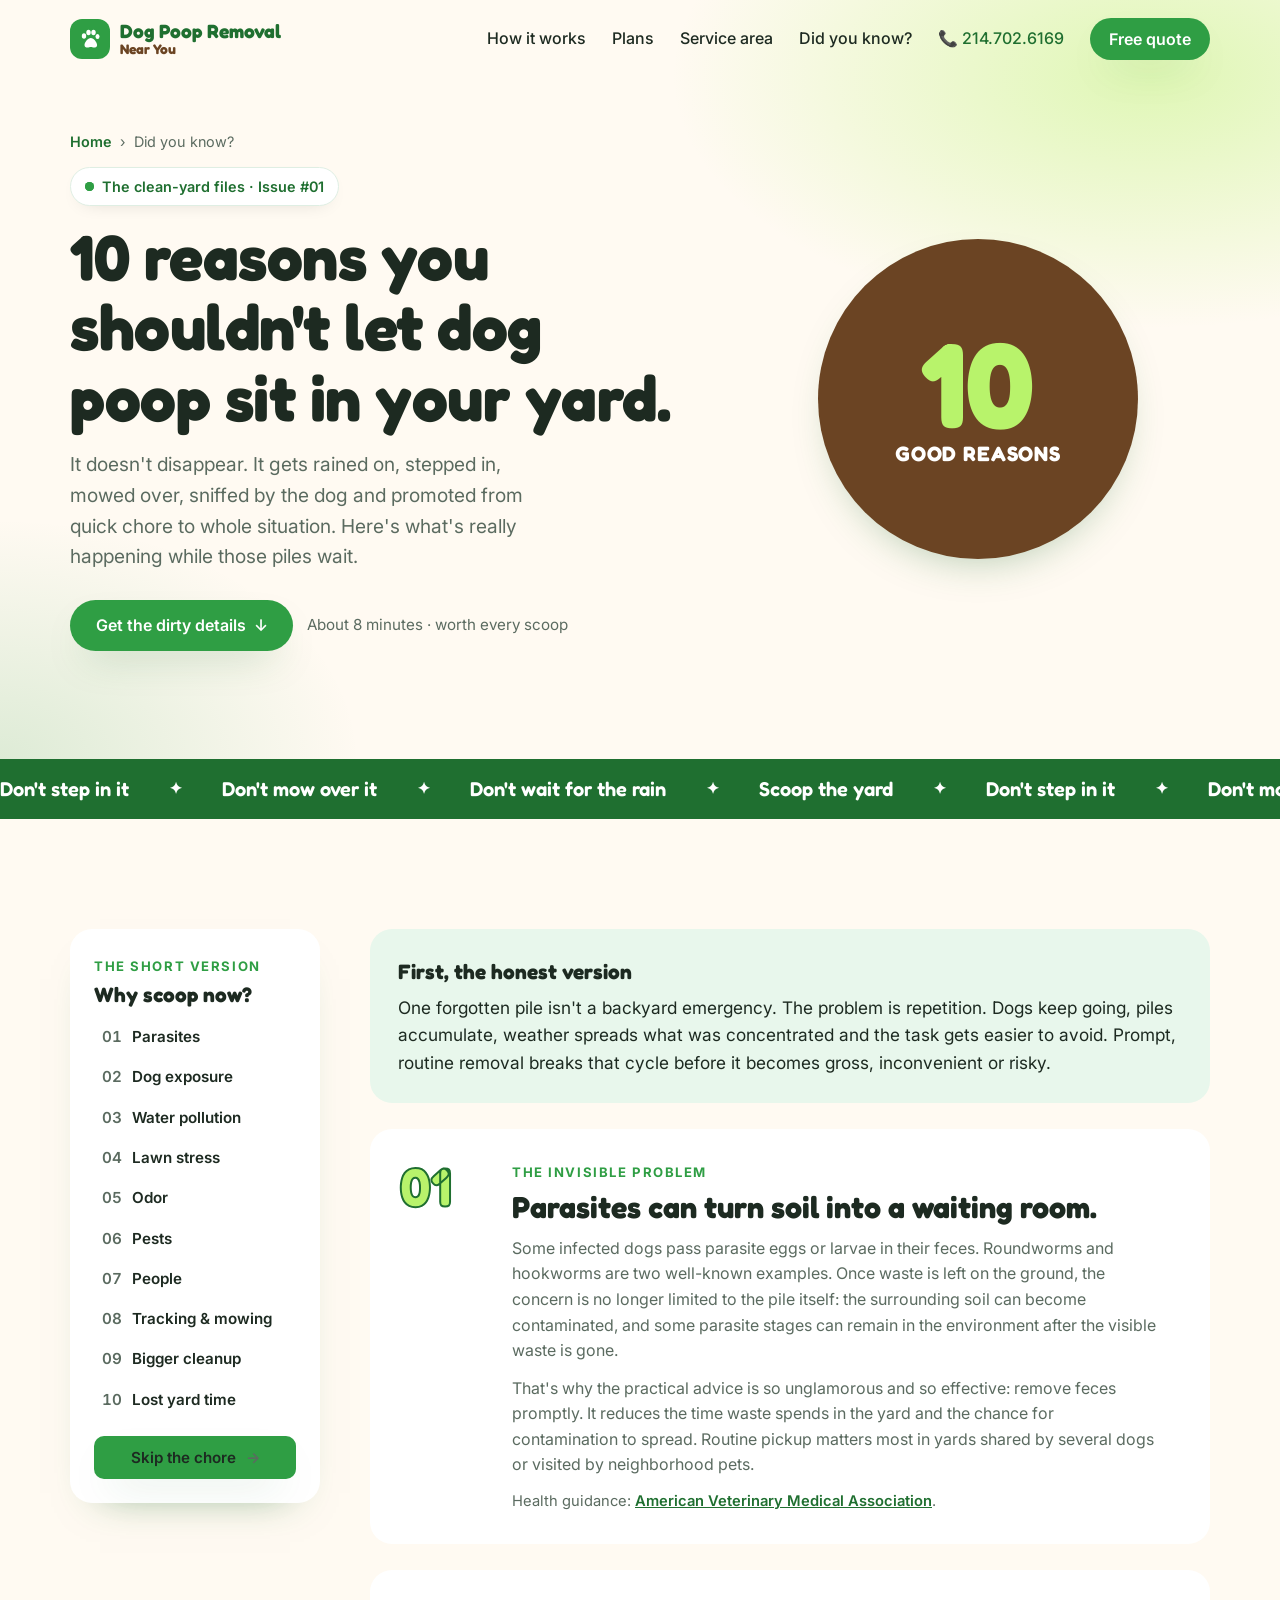
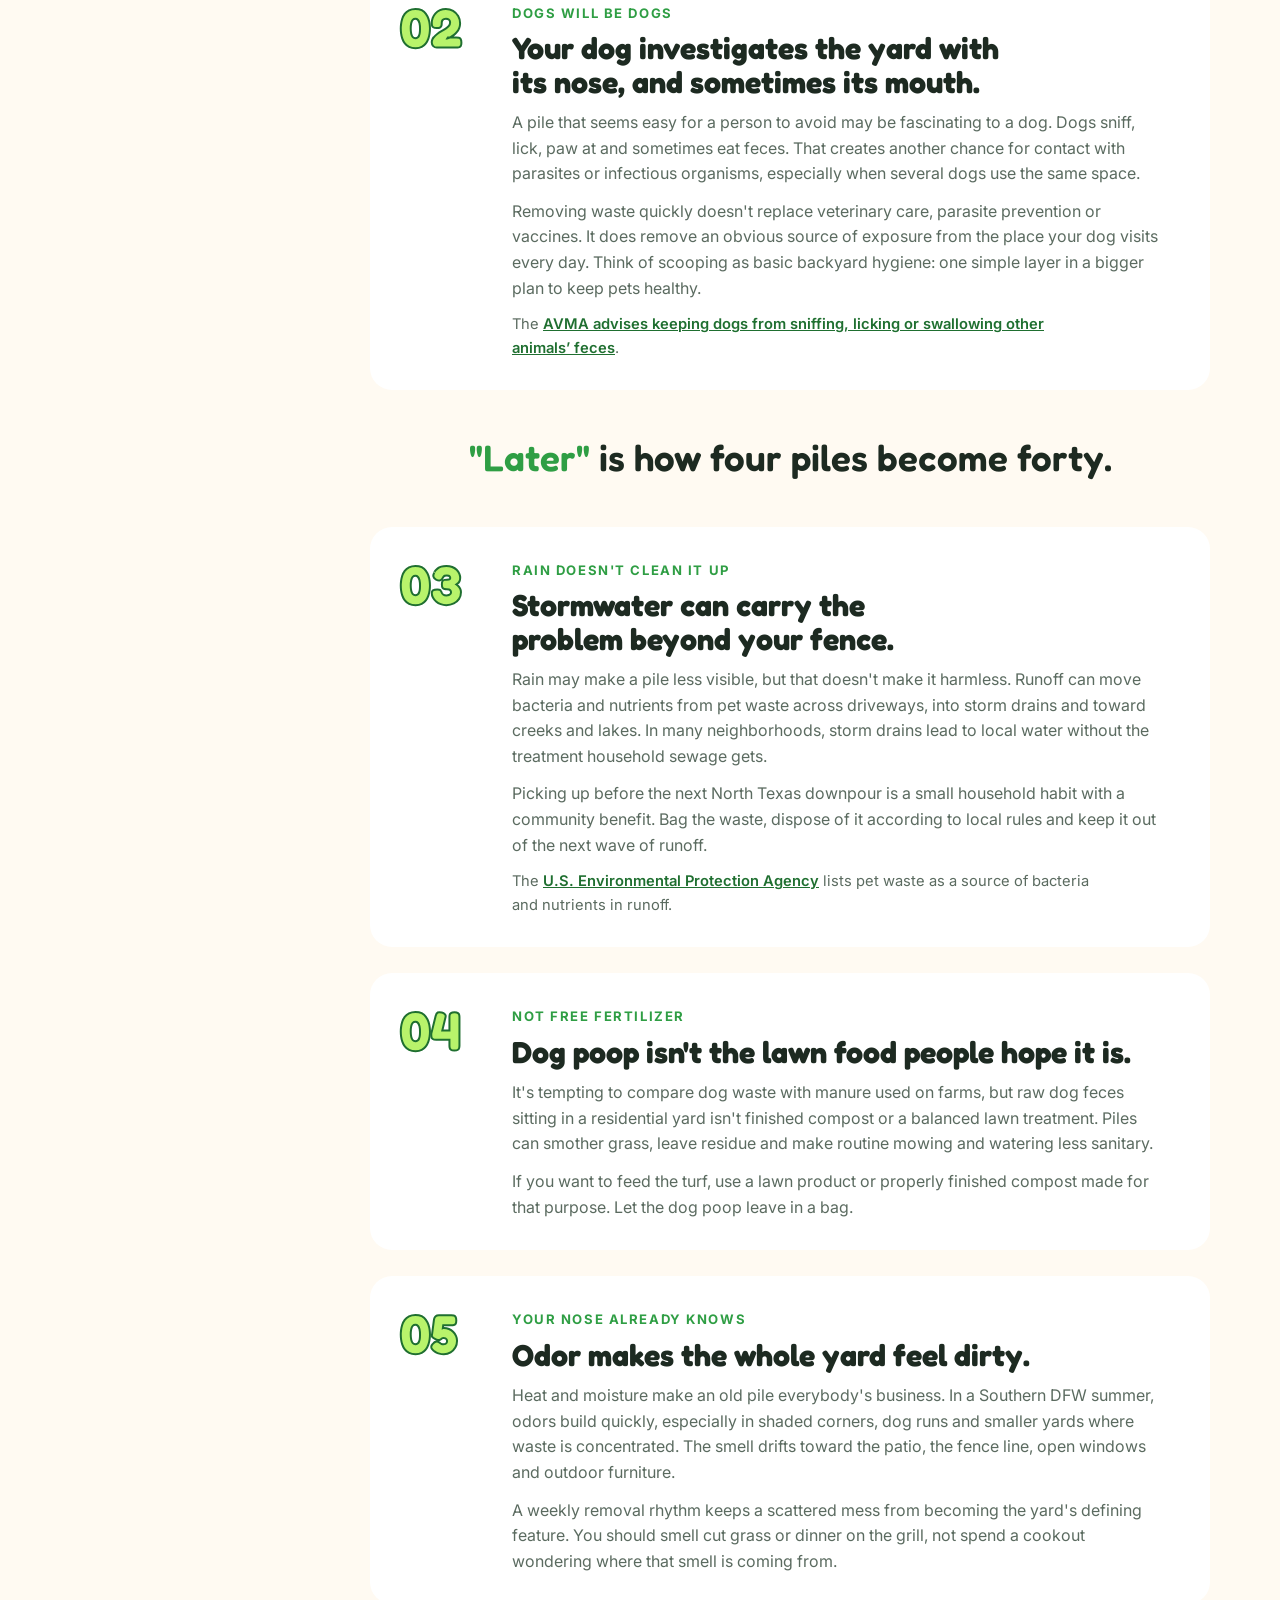
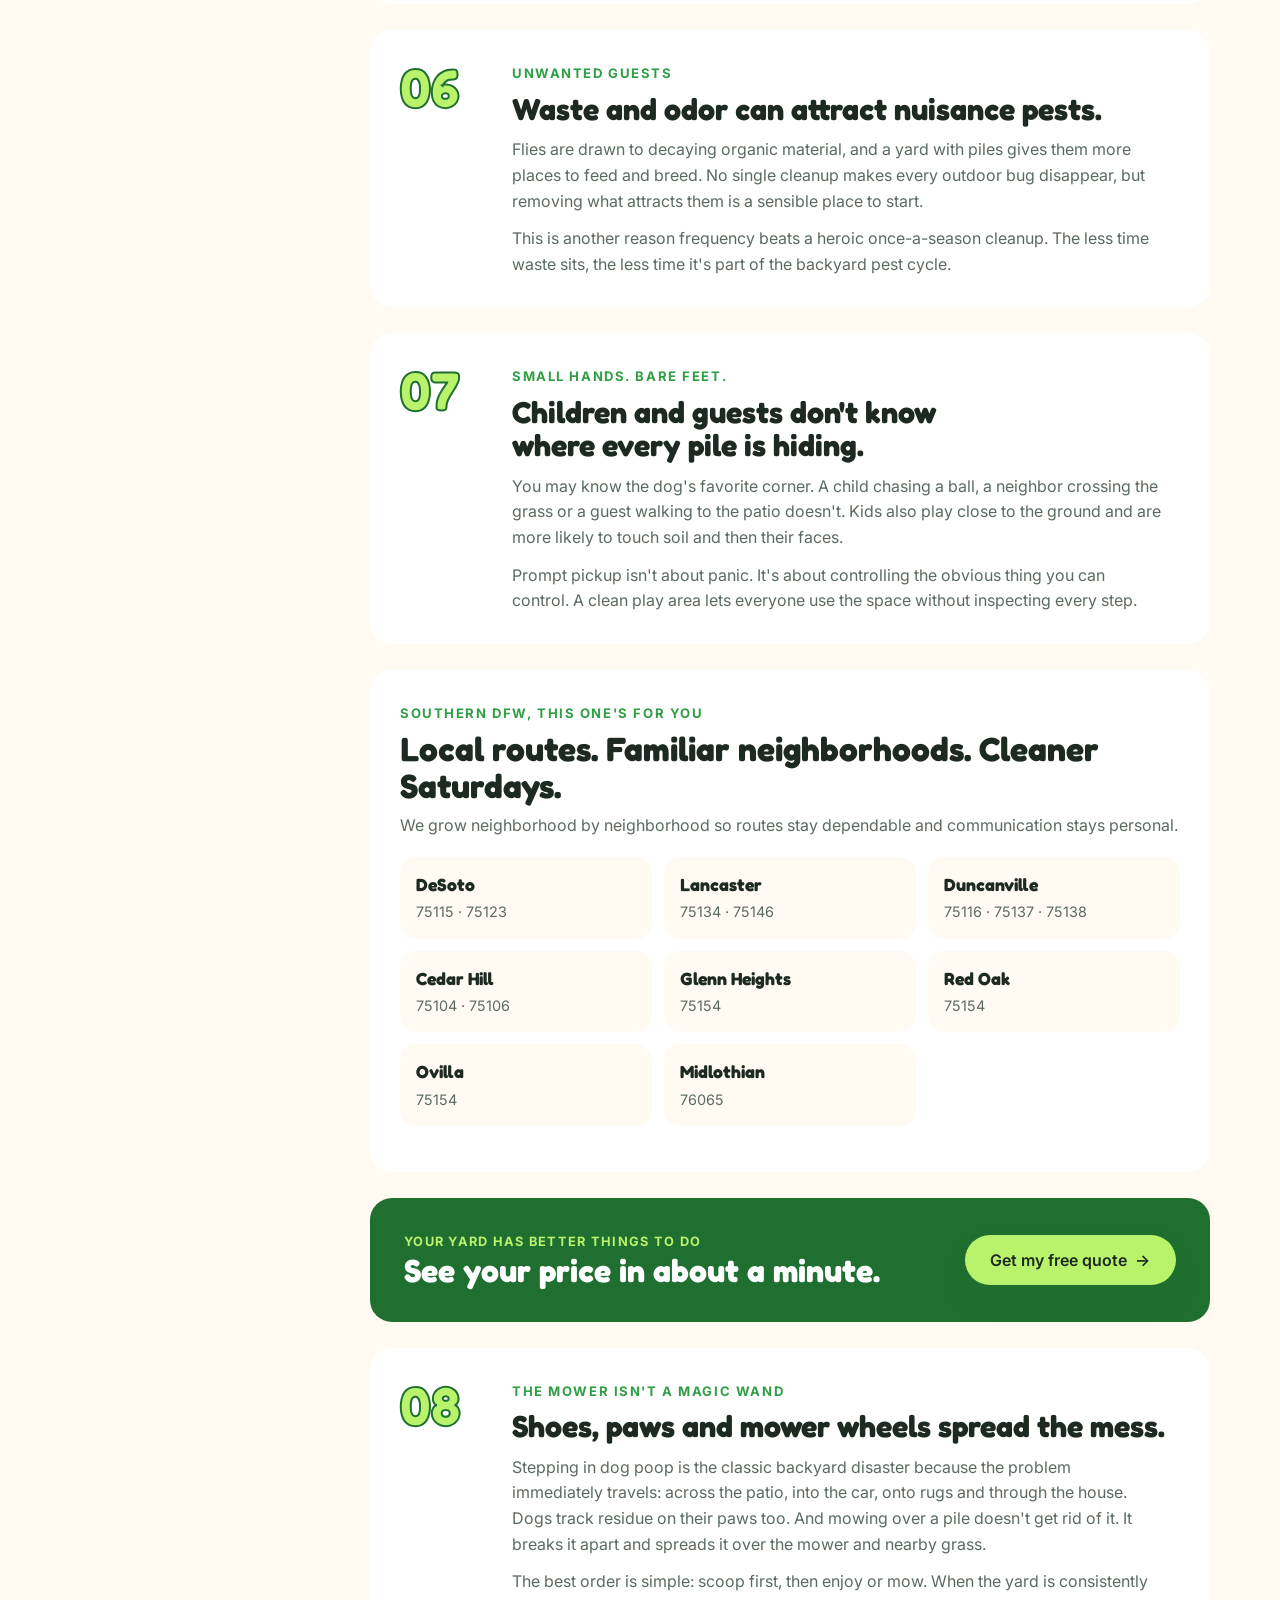
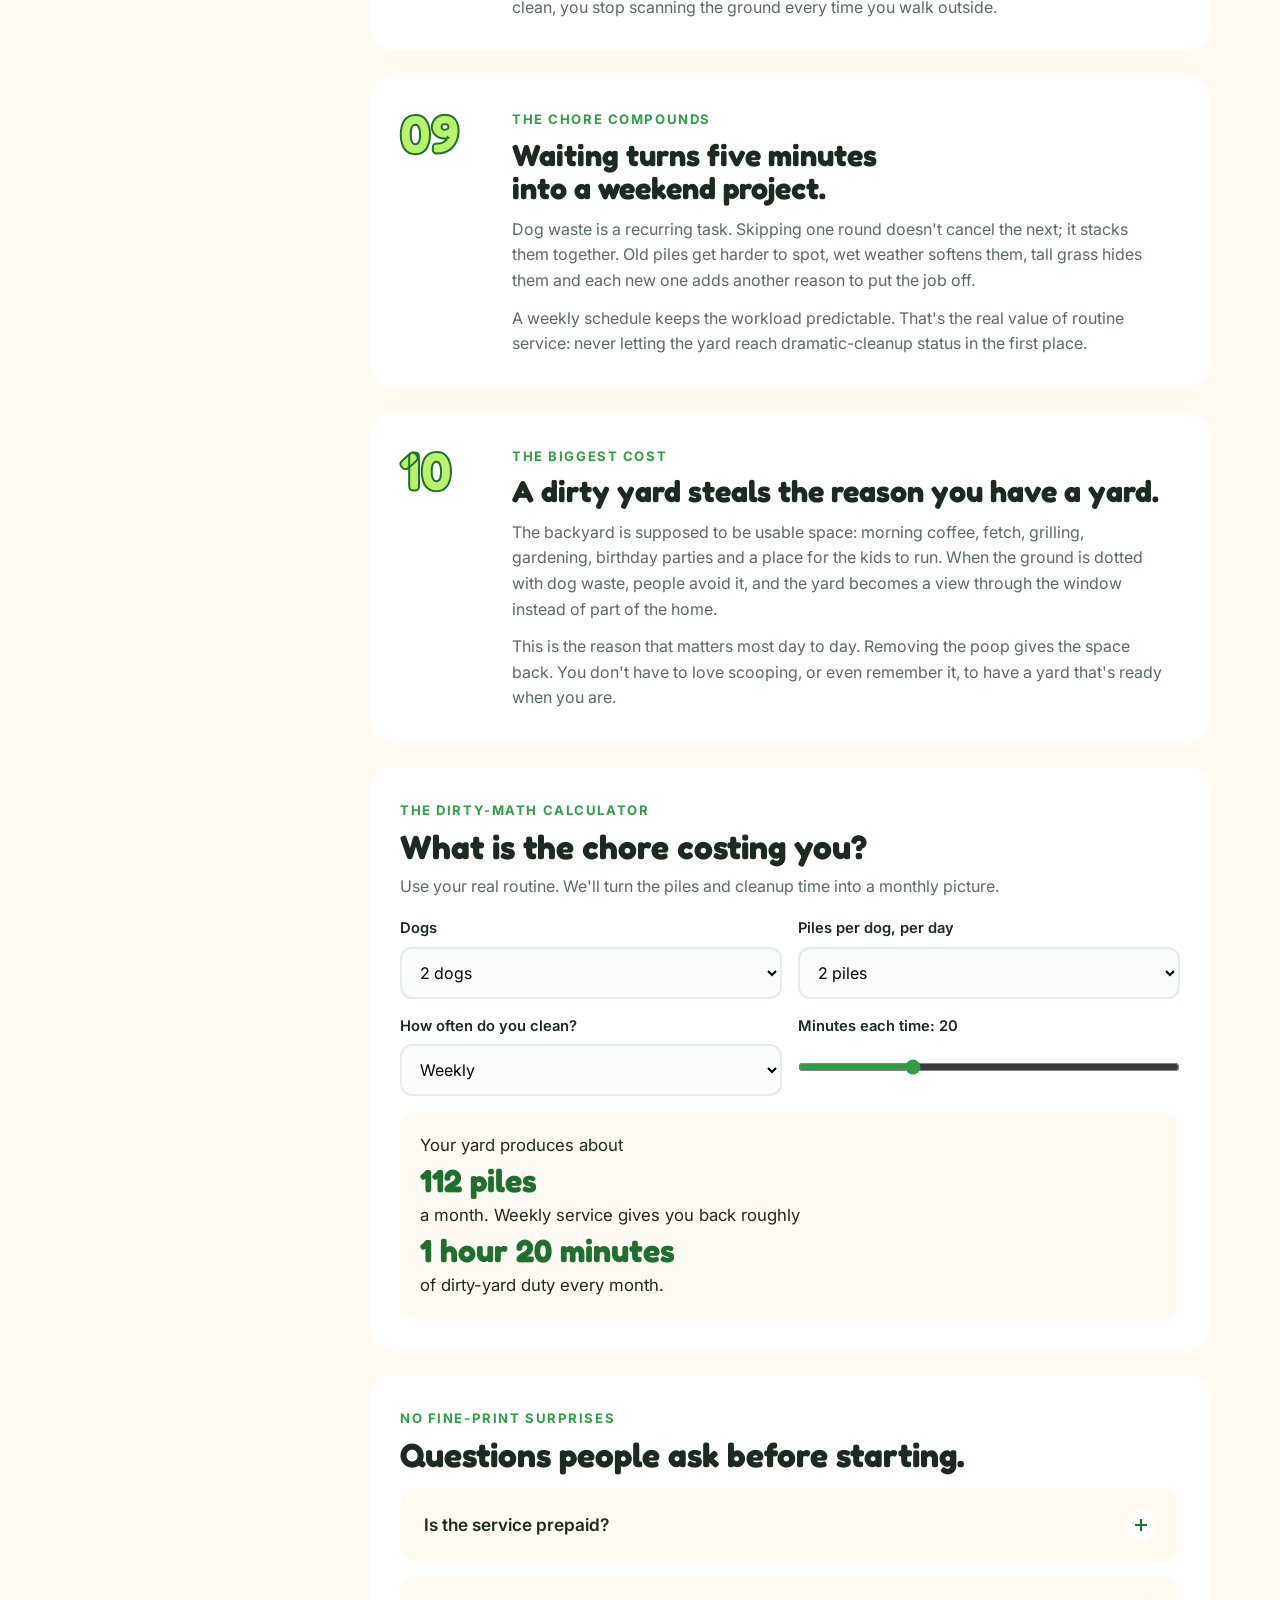
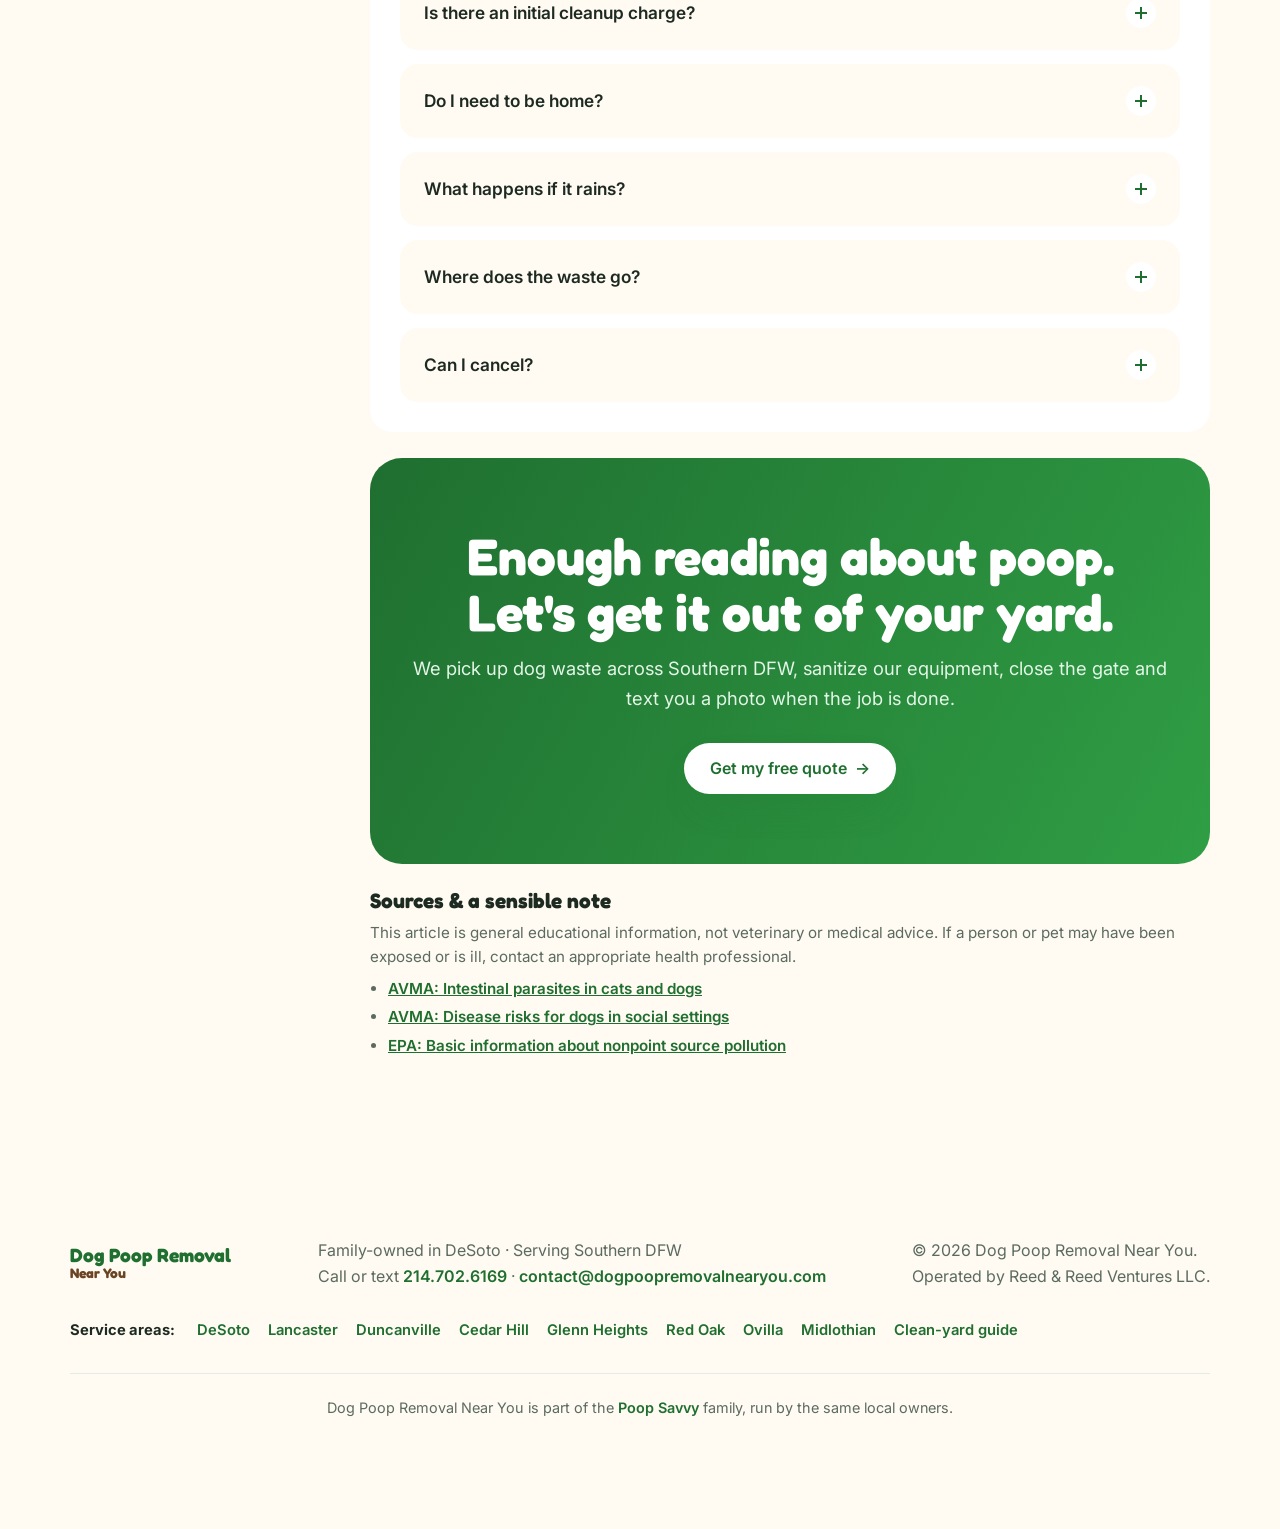
==== did-you-know/index.html @ e19d8777 "Bring over city pages and clean-yard guide in the new design - Moves the homepage styles into assets" ====
<!DOCTYPE html>
<html lang="en">
<head>
  <meta charset="UTF-8">
  <meta name="viewport" content="width=device-width, initial-scale=1.0">
  <title>10 Reasons Not to Leave Dog Poop in Your Yard | Southern DFW</title>
  <meta name="description" content="Why is leaving dog poop in the yard a bad idea? 10 health, lawn, water, pest and quality-of-life reasons, plus an easy weekly cleanup option in Southern DFW.">
  <link rel="canonical" href="https://dogpoopremovalnearyou.com/did-you-know/">
  <meta property="og:title" content="10 Reasons Not to Leave Dog Poop in Your Yard | Southern DFW">
  <meta property="og:description" content="Why is leaving dog poop in the yard a bad idea? 10 health, lawn, water, pest and quality-of-life reasons, plus an easy weekly cleanup option in Southern DFW.">
  <meta property="og:url" content="https://dogpoopremovalnearyou.com/did-you-know/">
  <meta name="theme-color" content="#2f9e44">
  <link rel="icon" type="image/svg+xml" href="data:image/svg+xml,%3Csvg xmlns='http://www.w3.org/2000/svg' viewBox='0 0 24 24'%3E%3Crect width='24' height='24' rx='6' fill='%232f9e44'/%3E%3Cpath d='M12.8 11c-3 0-6.3 4.4-6.3 7 0 1.8 1.4 2.6 3 2.6 1.3 0 2.2-.6 3.3-.6s2 .6 3.3.6c1.6 0 3-.8 3-2.6 0-2.6-3.3-7-6.3-7z' fill='%23fff'/%3E%3C/svg%3E">
  <link rel="preconnect" href="https://fonts.googleapis.com">
  <link rel="preconnect" href="https://fonts.gstatic.com" crossorigin>
  <link href="https://fonts.googleapis.com/css2?family=Fredoka:wght@500;600;700&family=Inter:wght@400;500;600;700&display=swap" rel="stylesheet">
  <link rel="stylesheet" href="../assets/brand.css">
  <script type="application/ld+json">{"@context": "https://schema.org", "@type": "BlogPosting", "headline": "10 reasons you shouldn't let dog poop sit in your yard", "description": "Ten practical reasons to remove dog waste promptly, from parasites and water pollution to lawn hygiene and lost backyard time.", "datePublished": "2026-09-13", "dateModified": "2026-09-26", "author": {"@type": "Person", "name": "Josh Reed"}, "publisher": {"@type": "Organization", "name": "Dog Poop Removal Near You"}, "mainEntityOfPage": "https://dogpoopremovalnearyou.com/did-you-know/"}</script>
  <script type="application/ld+json">{"@context": "https://schema.org", "@type": "FAQPage", "mainEntity": [{"@type": "Question", "name": "Is the service prepaid?", "acceptedAnswer": {"@type": "Answer", "text": "Yes. Service is prepaid monthly with no contract. Your exact price comes with your free quote."}}, {"@type": "Question", "name": "Is there an initial cleanup charge?", "acceptedAnswer": {"@type": "Answer", "text": "Regular pricing assumes the yard has been cleaned in the last 30 days. If there's heavy buildup, we quote any one-time cleanup before doing extra work."}}, {"@type": "Question", "name": "Do I need to be home?", "acceptedAnswer": {"@type": "Answer", "text": "No. We just need safe access to the yard and all dogs kept away from it during the visit."}}, {"@type": "Question", "name": "What happens if it rains?", "acceptedAnswer": {"@type": "Answer", "text": "Light rain doesn't stop us. If conditions make cleanup unsafe or ineffective, we'll let you know and move the visit to the next workable time."}}, {"@type": "Question", "name": "Where does the waste go?", "acceptedAnswer": {"@type": "Answer", "text": "We double-bag it and place it in your outdoor trash bin."}}, {"@type": "Question", "name": "Can I cancel?", "acceptedAnswer": {"@type": "Answer", "text": "Yes. There's no long-term contract. Cancel before your next monthly renewal to stop future charges."}}]}</script>
  <script type="application/ld+json">{"@context": "https://schema.org", "@type": "BreadcrumbList", "itemListElement": [{"@type": "ListItem", "position": 1, "name": "Home", "item": "https://dogpoopremovalnearyou.com/"}, {"@type": "ListItem", "position": 2, "name": "Did you know?", "item": "https://dogpoopremovalnearyou.com/did-you-know/"}]}</script>
</head>
<body>
  <div class="progress" id="progress"></div>
  <header class="nav" id="nav">
    <div class="wrap">
      <a href="../" class="logo" aria-label="Dog Poop Removal Near You home">
        <span class="logo-mark" aria-hidden="true"><svg width="24" height="24" viewBox="0 0 24 24" fill="#fff"><ellipse cx="6" cy="9" rx="2.2" ry="2.8"/><ellipse cx="10.5" cy="5.5" rx="2.2" ry="2.8"/><ellipse cx="15.5" cy="5.5" rx="2.2" ry="2.8"/><ellipse cx="19.5" cy="9.5" rx="2" ry="2.6"/><path d="M12.8 11c-3 0-6.3 4.4-6.3 7 0 1.8 1.4 2.6 3 2.6 1.3 0 2.2-.6 3.3-.6s2 .6 3.3.6c1.6 0 3-.8 3-2.6 0-2.6-3.3-7-6.3-7z"/></svg></span>
        <span class="logo-text">Dog Poop Removal<small>Near You</small></span>
      </a>
      <button class="menu-btn" id="menuBtn" aria-label="Open menu" aria-expanded="false"><span></span><span></span><span></span></button>
      <ul class="nav-links" id="navLinks">
        <li><a href="../#how">How it works</a></li>
        <li><a href="../#plans">Plans</a></li>
        <li><a href="../#areas">Service area</a></li>
        <li><a href="../did-you-know/" aria-current="page">Did you know?</a></li>
        <li><a href="tel:+12147026169" class="nav-phone">📞 214.702.6169</a></li>
        <li><a href="../#estimate" class="btn btn-primary">Free quote</a></li>
      </ul>
    </div>
  </header>

  <main id="top">
    <section class="page-hero">
      <div class="wrap">
        <div>
          <nav class="crumbs reveal" aria-label="Breadcrumb"><a href="../">Home</a><span aria-hidden="true">›</span><span>Did you know?</span></nav>
          <span class="pill reveal" style="margin-top:14px"><span class="pulse"></span> The clean-yard files · Issue #01</span>
          <h1 class="reveal" style="--d:.1s">10 reasons you shouldn't let dog poop sit in your yard.</h1>
          <p class="lead reveal" style="--d:.2s">It doesn't disappear. It gets rained on, stepped in, mowed over, sniffed by the dog and promoted from quick chore to whole situation. Here's what's really happening while those piles wait.</p>
          <div class="hero-cta reveal" style="--d:.3s">
            <a href="#reason-1" class="btn btn-primary">Get the dirty details <span class="arrow">↓</span></a>
            <span class="fine">About 8 minutes · worth every scoop</span>
          </div>
        </div>
        <div class="ten-badge reveal zoom" style="--d:.2s" aria-hidden="true"><div><b>10</b><span>good reasons</span></div></div>
      </div>
    </section>

    <div class="marquee ticker" aria-hidden="true"><div class="marquee-track"><span>Don't step in it</span><span>Don't mow over it</span><span>Don't wait for the rain</span><span>Scoop the yard</span><span>Don't step in it</span><span>Don't mow over it</span><span>Don't wait for the rain</span><span>Scoop the yard</span><span>Don't step in it</span><span>Don't mow over it</span><span>Don't wait for the rain</span><span>Scoop the yard</span><span>Don't step in it</span><span>Don't mow over it</span><span>Don't wait for the rain</span><span>Scoop the yard</span></div></div>

    <section class="block">
      <div class="wrap guide">
        <aside class="toc reveal from-left" aria-label="Article contents">
          <span class="eyebrow">The short version</span>
          <h2>Why scoop now?</h2>
          <ol>
            <li><a href="#reason-1"><span>01</span>Parasites</a></li>
            <li><a href="#reason-2"><span>02</span>Dog exposure</a></li>
            <li><a href="#reason-3"><span>03</span>Water pollution</a></li>
            <li><a href="#reason-4"><span>04</span>Lawn stress</a></li>
            <li><a href="#reason-5"><span>05</span>Odor</a></li>
            <li><a href="#reason-6"><span>06</span>Pests</a></li>
            <li><a href="#reason-7"><span>07</span>People</a></li>
            <li><a href="#reason-8"><span>08</span>Tracking & mowing</a></li>
            <li><a href="#reason-9"><span>09</span>Bigger cleanup</a></li>
            <li><a href="#reason-10"><span>10</span>Lost yard time</a></li>
          </ol>
          <a href="../#estimate" class="btn btn-primary">Skip the chore <span class="arrow">→</span></a>
        </aside>

        <article class="article" id="article">
          <div class="intro-card reveal"><b>First, the honest version</b>One forgotten pile isn't a backyard emergency. The problem is repetition. Dogs keep going, piles accumulate, weather spreads what was concentrated and the task gets easier to avoid. Prompt, routine removal breaks that cycle before it becomes gross, inconvenient or risky.</div>
          <section class="reason reveal" id="reason-1"><div class="reason-num">01</div><div><span class="eyebrow">The invisible problem</span><h2>Parasites can turn soil into a waiting room.</h2><p>Some infected dogs pass parasite eggs or larvae in their feces. Roundworms and hookworms are two well-known examples. Once waste is left on the ground, the concern is no longer limited to the pile itself: the surrounding soil can become contaminated, and some parasite stages can remain in the environment after the visible waste is gone.</p><p>That's why the practical advice is so unglamorous and so effective: remove feces promptly. It reduces the time waste spends in the yard and the chance for contamination to spread. Routine pickup matters most in yards shared by several dogs or visited by neighborhood pets.</p><p class="source-note">Health guidance: <a href="https://www.avma.org/resources-tools/pet-owners/petcare/intestinal-parasites-cats-and-dogs" rel="noopener" target="_blank">American Veterinary Medical Association</a>.</p></div></section>
          <section class="reason reveal" id="reason-2"><div class="reason-num">02</div><div><span class="eyebrow">Dogs will be dogs</span><h2>Your dog investigates the yard with its nose, and sometimes its mouth.</h2><p>A pile that seems easy for a person to avoid may be fascinating to a dog. Dogs sniff, lick, paw at and sometimes eat feces. That creates another chance for contact with parasites or infectious organisms, especially when several dogs use the same space.</p><p>Removing waste quickly doesn't replace veterinary care, parasite prevention or vaccines. It does remove an obvious source of exposure from the place your dog visits every day. Think of scooping as basic backyard hygiene: one simple layer in a bigger plan to keep pets healthy.</p><p class="source-note">The <a href="https://www.avma.org/resources-tools/pet-owners/petcare/disease-risks-dogs-social-settings" rel="noopener" target="_blank">AVMA advises keeping dogs from sniffing, licking or swallowing other animals’ feces</a>.</p></div></section>
          <p class="pull-quote reveal"><span>"Later"</span> is how four piles become forty.</p>
          <section class="reason reveal" id="reason-3"><div class="reason-num">03</div><div><span class="eyebrow">Rain doesn't clean it up</span><h2>Stormwater can carry the problem beyond your fence.</h2><p>Rain may make a pile less visible, but that doesn't make it harmless. Runoff can move bacteria and nutrients from pet waste across driveways, into storm drains and toward creeks and lakes. In many neighborhoods, storm drains lead to local water without the treatment household sewage gets.</p><p>Picking up before the next North Texas downpour is a small household habit with a community benefit. Bag the waste, dispose of it according to local rules and keep it out of the next wave of runoff.</p><p class="source-note">The <a href="https://www.epa.gov/nps/basic-information-about-nonpoint-source-nps-pollution" rel="noopener" target="_blank">U.S. Environmental Protection Agency</a> lists pet waste as a source of bacteria and nutrients in runoff.</p></div></section>
          <section class="reason reveal" id="reason-4"><div class="reason-num">04</div><div><span class="eyebrow">Not free fertilizer</span><h2>Dog poop isn't the lawn food people hope it is.</h2><p>It's tempting to compare dog waste with manure used on farms, but raw dog feces sitting in a residential yard isn't finished compost or a balanced lawn treatment. Piles can smother grass, leave residue and make routine mowing and watering less sanitary.</p><p>If you want to feed the turf, use a lawn product or properly finished compost made for that purpose. Let the dog poop leave in a bag.</p></div></section>
          <section class="reason reveal" id="reason-5"><div class="reason-num">05</div><div><span class="eyebrow">Your nose already knows</span><h2>Odor makes the whole yard feel dirty.</h2><p>Heat and moisture make an old pile everybody's business. In a Southern DFW summer, odors build quickly, especially in shaded corners, dog runs and smaller yards where waste is concentrated. The smell drifts toward the patio, the fence line, open windows and outdoor furniture.</p><p>A weekly removal rhythm keeps a scattered mess from becoming the yard's defining feature. You should smell cut grass or dinner on the grill, not spend a cookout wondering where that smell is coming from.</p></div></section>
          <section class="reason reveal" id="reason-6"><div class="reason-num">06</div><div><span class="eyebrow">Unwanted guests</span><h2>Waste and odor can attract nuisance pests.</h2><p>Flies are drawn to decaying organic material, and a yard with piles gives them more places to feed and breed. No single cleanup makes every outdoor bug disappear, but removing what attracts them is a sensible place to start.</p><p>This is another reason frequency beats a heroic once-a-season cleanup. The less time waste sits, the less time it's part of the backyard pest cycle.</p></div></section>
          <section class="reason reveal" id="reason-7"><div class="reason-num">07</div><div><span class="eyebrow">Small hands. Bare feet.</span><h2>Children and guests don't know where every pile is hiding.</h2><p>You may know the dog's favorite corner. A child chasing a ball, a neighbor crossing the grass or a guest walking to the patio doesn't. Kids also play close to the ground and are more likely to touch soil and then their faces.</p><p>Prompt pickup isn't about panic. It's about controlling the obvious thing you can control. A clean play area lets everyone use the space without inspecting every step.</p></div></section>
          <section class="calc reveal">
            <span class="eyebrow">Southern DFW, this one's for you</span>
            <h2>Local routes. Familiar neighborhoods. Cleaner Saturdays.</h2>
            <p>We grow neighborhood by neighborhood so routes stay dependable and communication stays personal.</p>
            <div class="city-grid"><a href="../dog-poop-removal-desoto-tx/"><b>DeSoto</b><span>75115 · 75123</span></a><a href="../dog-poop-removal-lancaster-tx/"><b>Lancaster</b><span>75134 · 75146</span></a><a href="../dog-poop-removal-duncanville-tx/"><b>Duncanville</b><span>75116 · 75137 · 75138</span></a><a href="../dog-poop-removal-cedar-hill-tx/"><b>Cedar Hill</b><span>75104 · 75106</span></a><a href="../dog-poop-removal-glenn-heights-tx/"><b>Glenn Heights</b><span>75154</span></a><a href="../dog-poop-removal-red-oak-tx/"><b>Red Oak</b><span>75154</span></a><a href="../dog-poop-removal-ovilla-tx/"><b>Ovilla</b><span>75154</span></a><a href="../dog-poop-removal-midlothian-tx/"><b>Midlothian</b><span>76065</span></a></div>
          </section>
          <aside class="mid-cta reveal"><div><p>Your yard has better things to do</p><h2>See your price in about a minute.</h2></div><a class="btn btn-primary" href="../#estimate">Get my free quote <span class="arrow">→</span></a></aside>
          <section class="reason reveal" id="reason-8"><div class="reason-num">08</div><div><span class="eyebrow">The mower isn't a magic wand</span><h2>Shoes, paws and mower wheels spread the mess.</h2><p>Stepping in dog poop is the classic backyard disaster because the problem immediately travels: across the patio, into the car, onto rugs and through the house. Dogs track residue on their paws too. And mowing over a pile doesn't get rid of it. It breaks it apart and spreads it over the mower and nearby grass.</p><p>The best order is simple: scoop first, then enjoy or mow. When the yard is consistently clean, you stop scanning the ground every time you walk outside.</p></div></section>
          <section class="reason reveal" id="reason-9"><div class="reason-num">09</div><div><span class="eyebrow">The chore compounds</span><h2>Waiting turns five minutes into a weekend project.</h2><p>Dog waste is a recurring task. Skipping one round doesn't cancel the next; it stacks them together. Old piles get harder to spot, wet weather softens them, tall grass hides them and each new one adds another reason to put the job off.</p><p>A weekly schedule keeps the workload predictable. That's the real value of routine service: never letting the yard reach dramatic-cleanup status in the first place.</p></div></section>
          <section class="reason reveal" id="reason-10"><div class="reason-num">10</div><div><span class="eyebrow">The biggest cost</span><h2>A dirty yard steals the reason you have a yard.</h2><p>The backyard is supposed to be usable space: morning coffee, fetch, grilling, gardening, birthday parties and a place for the kids to run. When the ground is dotted with dog waste, people avoid it, and the yard becomes a view through the window instead of part of the home.</p><p>This is the reason that matters most day to day. Removing the poop gives the space back. You don't have to love scooping, or even remember it, to have a yard that's ready when you are.</p></div></section>

          <section class="calc reveal" aria-labelledby="calc-title">
            <span class="eyebrow">The dirty-math calculator</span>
            <h2 id="calc-title">What is the chore costing you?</h2>
            <p>Use your real routine. We'll turn the piles and cleanup time into a monthly picture.</p>
            <form class="calc-grid" id="calc" onsubmit="return false">
              <div class="field"><label for="calcDogs">Dogs</label><select id="calcDogs"><option value="1">1 dog</option><option value="2" selected>2 dogs</option><option value="3">3 dogs</option><option value="4">4 dogs</option></select></div>
              <div class="field"><label for="calcPiles">Piles per dog, per day</label><select id="calcPiles"><option value="1">1 pile</option><option value="2" selected>2 piles</option><option value="3">3 piles</option></select></div>
              <div class="field"><label for="calcFreq">How often do you clean?</label><select id="calcFreq"><option value="28">Daily</option><option value="12">3 times a week</option><option value="8">Twice a week</option><option value="4" selected>Weekly</option></select></div>
              <div class="field"><label for="calcMin">Minutes each time: <output id="calcMinOut">20</output></label><input id="calcMin" type="range" min="5" max="60" step="5" value="20"></div>
              <div class="calc-out" id="calcOut" aria-live="polite">
                <span>Your yard produces about</span><strong id="calcPilesOut">112 piles</strong>
                <span>a month. Weekly service gives you back roughly</span><strong id="calcTimeOut">1 hour 20 minutes</strong>
                <span>of dirty-yard duty every month.</span>
              </div>
            </form>
          </section>

          <section class="calc reveal">
            <span class="eyebrow">No fine-print surprises</span>
            <h2>Questions people ask before starting.</h2>
            <div class="faqs" style="margin-top:14px">
              <details class="reveal"><summary>Is the service prepaid?<i></i></summary><div class="faq-body"><p>Yes. Service is prepaid monthly with no contract. Your exact price comes with your free quote.</p></div></details>
          <details class="reveal" style="--d:0.05s"><summary>Is there an initial cleanup charge?<i></i></summary><div class="faq-body"><p>Regular pricing assumes the yard has been cleaned in the last 30 days. If there's heavy buildup, we quote any one-time cleanup before doing extra work.</p></div></details>
          <details class="reveal" style="--d:0.10s"><summary>Do I need to be home?<i></i></summary><div class="faq-body"><p>No. We just need safe access to the yard and all dogs kept away from it during the visit.</p></div></details>
          <details class="reveal" style="--d:0.15s"><summary>What happens if it rains?<i></i></summary><div class="faq-body"><p>Light rain doesn't stop us. If conditions make cleanup unsafe or ineffective, we'll let you know and move the visit to the next workable time.</p></div></details>
          <details class="reveal" style="--d:0.20s"><summary>Where does the waste go?<i></i></summary><div class="faq-body"><p>We double-bag it and place it in your outdoor trash bin.</p></div></details>
          <details class="reveal" style="--d:0.25s"><summary>Can I cancel?<i></i></summary><div class="faq-body"><p>Yes. There's no long-term contract. Cancel before your next monthly renewal to stop future charges.</p></div></details>
            </div>
          </section>

          <div class="cta reveal zoom" id="cta">
            <h2>Enough reading about poop. Let's get it out of your yard.</h2>
            <p>We pick up dog waste across Southern DFW, sanitize our equipment, close the gate and text you a photo when the job is done.</p>
            <a href="../#estimate" class="btn btn-primary">Get my free quote <span class="arrow">→</span></a>
          </div>

          <section class="sources reveal">
            <h2>Sources &amp; a sensible note</h2>
            <p>This article is general educational information, not veterinary or medical advice. If a person or pet may have been exposed or is ill, contact an appropriate health professional.</p>
            <ul>
              <li><a href="https://www.avma.org/resources-tools/pet-owners/petcare/intestinal-parasites-cats-and-dogs" target="_blank" rel="noopener">AVMA: Intestinal parasites in cats and dogs</a></li>
              <li><a href="https://www.avma.org/resources-tools/pet-owners/petcare/disease-risks-dogs-social-settings" target="_blank" rel="noopener">AVMA: Disease risks for dogs in social settings</a></li>
              <li><a href="https://www.epa.gov/nps/basic-information-about-nonpoint-source-nps-pollution" target="_blank" rel="noopener">EPA: Basic information about nonpoint source pollution</a></li>
            </ul>
          </section>
        </article>
      </div>
    </section>
  </main>

  <script>
    // Dirty-math calculator: piles per month and time spent scooping, no pricing.
    (function () {
      const $ = id => document.getElementById(id);
      const out = $('calcOut');
      function update() {
        const dogs = +$('calcDogs').value, piles = +$('calcPiles').value, freq = +$('calcFreq').value, mins = +$('calcMin').value;
        const total = mins * freq, h = Math.floor(total / 60), m = total % 60;
        $('calcMinOut').textContent = mins;
        $('calcPilesOut').textContent = (dogs * piles * 28) + ' piles';
        $('calcTimeOut').textContent = [h ? h + ' hour' + (h === 1 ? '' : 's') : '', m ? m + ' minutes' : ''].filter(Boolean).join(' ');
        out.classList.remove('bump'); void out.offsetWidth; out.classList.add('bump');
      }
      $('calc').addEventListener('input', update);
      update();
    })();
  </script>
  <footer>
    <div class="wrap">
      <a href="../" class="logo"><span class="logo-text">Dog Poop Removal<small>Near You</small></span></a>
      <p>Family-owned in DeSoto · Serving Southern DFW<br>Call or text <a href="tel:+12147026169">214.702.6169</a> · <a href="mailto:contact@dogpoopremovalnearyou.com">contact@dogpoopremovalnearyou.com</a></p>
      <p>© <span id="year">2026</span> Dog Poop Removal Near You.<br>Operated by Reed &amp; Reed Ventures LLC.</p>
      <p class="footer-links"><b>Service areas:</b> <a href="../dog-poop-removal-desoto-tx/">DeSoto</a> <a href="../dog-poop-removal-lancaster-tx/">Lancaster</a> <a href="../dog-poop-removal-duncanville-tx/">Duncanville</a> <a href="../dog-poop-removal-cedar-hill-tx/">Cedar Hill</a> <a href="../dog-poop-removal-glenn-heights-tx/">Glenn Heights</a> <a href="../dog-poop-removal-red-oak-tx/">Red Oak</a> <a href="../dog-poop-removal-ovilla-tx/">Ovilla</a> <a href="../dog-poop-removal-midlothian-tx/">Midlothian</a> <a href="../did-you-know/">Clean-yard guide</a></p>
      <p class="family">Dog Poop Removal Near You is part of the <a href="https://poop-savvy.com" rel="noopener">Poop Savvy</a> family, run by the same local owners.</p>
    </div>
  </footer>

  <div class="sticky-cta" id="stickyCta">
    <a href="../#estimate" class="btn btn-primary">Free quote</a>
    <a href="tel:+12147026169" class="btn btn-ghost">📞 Call / text</a>
  </div>

  <script src="../assets/brand.js"></script>
</body>
</html>
---- assets/brand.css ----
:root {
  --green: #2f9e44;
  --green-dark: #1f6f30;
  --green-soft: #e8f7ec;
  --lime: #b8f36b;
  --brown: #6b4423;
  --cream: #fffaf2;
  --ink: #1d2a21;
  --muted: #5b6b60;
  --white: #ffffff;
  --radius: 22px;
  --shadow: 0 18px 40px -18px rgba(31, 111, 48, .35);
  --ease: cubic-bezier(.22, 1, .36, 1);
}
* { box-sizing: border-box; margin: 0; padding: 0; }
[hidden] { display: none !important; }
html { scroll-behavior: smooth; scroll-padding-top: 84px; }
body {
  font-family: 'Inter', system-ui, sans-serif;
  color: var(--ink);
  background: var(--cream);
  line-height: 1.6;
  overflow-x: hidden;
}
h1, h2, h3, .logo { font-family: 'Fredoka', 'Inter', sans-serif; line-height: 1.1; }
a { color: inherit; }
img, svg { display: block; }
.wrap { width: min(1140px, 100% - 32px); margin-inline: auto; }
section { position: relative; }
main, footer { overflow-x: clip; }

/* ---------- Buttons ---------- */
.btn {
  display: inline-flex; align-items: center; gap: .5em;
  padding: .95em 1.6em; border-radius: 999px; border: 0;
  font: 600 1rem 'Inter', sans-serif; text-decoration: none; cursor: pointer;
  transition: transform .35s var(--ease), box-shadow .35s var(--ease), background .25s;
  position: relative; overflow: hidden;
}
.btn-primary { background: var(--green); color: var(--white); box-shadow: var(--shadow); }
.btn-primary:hover { background: var(--green-dark); transform: translateY(-3px); box-shadow: 0 22px 40px -16px rgba(31,111,48,.55); }
.btn-primary::after {
  content: ""; position: absolute; inset: 0;
  background: linear-gradient(120deg, transparent 30%, rgba(255,255,255,.35) 50%, transparent 70%);
  transform: translateX(-120%); animation: shine 3.5s var(--ease) infinite;
}
.btn-ghost { background: var(--white); color: var(--green-dark); border: 2px solid var(--green-soft); }
.btn-ghost:hover { border-color: var(--green); transform: translateY(-3px); }
.btn .arrow { transition: transform .3s var(--ease); }
.btn:hover .arrow { transform: translateX(4px); }
@keyframes shine { 0%, 60% { transform: translateX(-120%); } 100% { transform: translateX(120%); } }

/* ---------- Nav ---------- */
.nav {
  position: fixed; inset: 0 0 auto; z-index: 50;
  transition: background .3s, box-shadow .3s, padding .3s;
  padding: 18px 0;
}
.nav.scrolled { background: rgba(255,250,242,.92); backdrop-filter: blur(10px); box-shadow: 0 6px 24px -12px rgba(0,0,0,.18); padding: 10px 0; }
.nav .wrap { display: flex; align-items: center; justify-content: space-between; gap: 16px; }
.logo { display: flex; align-items: center; gap: 10px; font-size: 1.5rem; font-weight: 700; color: var(--green-dark); text-decoration: none; }
.logo-mark { width: 40px; height: 40px; border-radius: 12px; background: var(--green); display: grid; place-items: center; transition: transform .5s var(--ease); }
.logo:hover .logo-mark { transform: rotate(-12deg) scale(1.08); }
.logo-text { font-size: 1.2rem; line-height: 1; }
.logo-text small { display: block; font-size: .72em; color: var(--brown); margin-top: 2px; }
.nav-phone { font-weight: 700; color: var(--green-dark); white-space: nowrap; }
.nav-links { display: flex; gap: 26px; list-style: none; align-items: center; }
.nav-links a:not(.btn) { text-decoration: none; font-weight: 500; position: relative; }
.nav-links a:not(.btn)::after {
  content: ""; position: absolute; left: 0; bottom: -4px; height: 2px; width: 100%;
  background: var(--green); transform: scaleX(0); transform-origin: right; transition: transform .35s var(--ease);
}
.nav-links a:not(.btn):hover::after, .nav-links a.active::after { transform: scaleX(1); transform-origin: left; }
.nav-links .btn { padding: .7em 1.2em; }
.menu-btn { display: none; background: none; border: 0; cursor: pointer; width: 44px; height: 44px; }
.menu-btn span { display: block; height: 3px; width: 26px; margin: 5px auto; background: var(--ink); border-radius: 3px; transition: transform .3s, opacity .3s; }
.nav.open .menu-btn span:nth-child(1) { transform: translateY(8px) rotate(45deg); }
.nav.open .menu-btn span:nth-child(2) { opacity: 0; }
.nav.open .menu-btn span:nth-child(3) { transform: translateY(-8px) rotate(-45deg); }

/* ---------- Hero ---------- */
.hero {
  min-height: 100svh; display: flex; align-items: center;
  padding: 130px 0 120px;
  background:
    radial-gradient(900px 500px at 85% 20%, rgba(184,243,107,.45), transparent 60%),
    radial-gradient(700px 500px at 0% 100%, rgba(47,158,68,.18), transparent 60%),
    var(--cream);
  overflow: hidden;
}
.hero .wrap { display: grid; grid-template-columns: 1.1fr .9fr; gap: 48px; align-items: center; }
.pill {
  display: inline-flex; align-items: center; gap: 8px;
  background: var(--white); border: 1px solid #dfeee3; padding: 7px 14px; border-radius: 999px;
  font-size: .9rem; font-weight: 600; color: var(--green-dark); box-shadow: 0 6px 20px -12px rgba(0,0,0,.2);
}
.pulse { width: 9px; height: 9px; border-radius: 50%; background: var(--green); position: relative; }
.pulse::after { content: ""; position: absolute; inset: 0; border-radius: 50%; background: var(--green); animation: pulse 1.8s ease-out infinite; }
@keyframes pulse { to { transform: scale(3); opacity: 0; } }
.hero h1 { font-size: clamp(2.6rem, 6vw, 4.6rem); margin: 20px 0; letter-spacing: -.5px; }
.hero h1 .swap { color: var(--green); display: inline-block; min-width: 5ch; }
.hero h1 .swap span { display: inline-block; animation: wordIn .6s var(--ease) both; }
@keyframes wordIn { from { opacity: 0; transform: translateY(40%) rotate(4deg); } to { opacity: 1; transform: none; } }
.hero p.lead { font-size: 1.2rem; color: var(--muted); max-width: 34ch; }
.hero-cta { display: flex; flex-wrap: wrap; gap: 14px; margin: 32px 0 26px; }
.hero-checks { display: flex; flex-wrap: wrap; gap: 10px 22px; list-style: none; color: var(--muted); font-weight: 500; }
.hero-checks li::before { content: "✓"; color: var(--green); font-weight: 700; margin-right: 6px; }

.hero-art { position: relative; aspect-ratio: 1; max-width: 480px; justify-self: center; width: 100%; }
.blob {
  position: absolute; inset: 6%;
  background: linear-gradient(145deg, var(--green), #7ed957);
  border-radius: 42% 58% 63% 37% / 41% 44% 56% 59%;
  animation: morph 9s ease-in-out infinite; box-shadow: var(--shadow);
}
@keyframes morph {
  0%, 100% { border-radius: 42% 58% 63% 37% / 41% 44% 56% 59%; transform: rotate(0); }
  50% { border-radius: 58% 42% 38% 62% / 55% 38% 62% 45%; transform: rotate(8deg); }
}
.dog { position: absolute; inset: 14%; animation: bob 3.2s ease-in-out infinite; }
@keyframes bob { 0%, 100% { transform: translateY(0); } 50% { transform: translateY(-14px); } }
.dog .tail { transform-origin: 152px 118px; animation: wag .35s ease-in-out infinite alternate; }
@keyframes wag { from { transform: rotate(-14deg); } to { transform: rotate(18deg); } }
.dog .ear { transform-origin: 70px 62px; animation: ear 3s ease-in-out infinite; }
@keyframes ear { 0%, 85%, 100% { transform: rotate(0); } 90% { transform: rotate(-14deg); } }
.float-card {
  position: absolute; background: var(--white); border-radius: 16px; padding: 12px 16px;
  box-shadow: 0 16px 36px -16px rgba(0,0,0,.3); font-weight: 600; font-size: .95rem;
  display: flex; align-items: center; gap: 10px; animation: floaty 5s ease-in-out infinite;
}
.float-card small { display: block; font-weight: 500; color: var(--muted); font-size: .8rem; }
.float-card .ico { width: 36px; height: 36px; border-radius: 10px; display: grid; place-items: center; background: var(--green-soft); font-size: 1.2rem; }
.fc-1 { top: 6%; left: -4%; }
.fc-2 { bottom: 10%; right: -4%; animation-delay: -2.5s; }
@keyframes floaty { 0%, 100% { transform: translateY(0) rotate(-1deg); } 50% { transform: translateY(-12px) rotate(1deg); } }

.paws { position: absolute; inset: 0; pointer-events: none; z-index: 0; }
.paws span { position: absolute; font-size: 22px; opacity: 0; animation: pawStep 8s linear infinite; }
@keyframes pawStep { 0% { opacity: 0; transform: scale(.6); } 8% { opacity: .22; transform: scale(1); } 40% { opacity: .22; } 55%, 100% { opacity: 0; } }
.hero .wrap { position: relative; z-index: 1; }

.wave { position: absolute; left: 0; right: 0; bottom: -1px; height: 90px; width: 100%; }
.wave path { animation: waveMove 10s ease-in-out infinite alternate; }
@keyframes waveMove { to { transform: translateX(-60px); } }

/* ---------- Marquee ---------- */
.marquee { background: var(--green-dark); color: var(--white); padding: 16px 0; overflow: hidden; }
.marquee-track { display: flex; gap: 40px; width: max-content; animation: marquee 32s linear infinite; }
.marquee:hover .marquee-track { animation-play-state: paused; }
.marquee-track span { font-family: 'Fredoka', sans-serif; font-size: 1.25rem; font-weight: 600; white-space: nowrap; display: flex; align-items: center; gap: 40px; }
.marquee-track span::after { content: "🐾"; font-size: 1rem; }
@keyframes marquee { to { transform: translateX(-50%); } }

/* ---------- Section heads ---------- */
.block { padding: 110px 0; }
.eyebrow { color: var(--green); font-weight: 700; letter-spacing: .12em; text-transform: uppercase; font-size: .82rem; }
.head { text-align: center; max-width: 680px; margin: 0 auto 60px; }
.head h2 { font-size: clamp(2rem, 4.4vw, 3.1rem); margin: 10px 0 14px; }
.head p { color: var(--muted); font-size: 1.1rem; }

/* ---------- Reveal ---------- */
.reveal { opacity: 0; transform: translateY(40px); transition: opacity .9s var(--ease), transform .9s var(--ease); transition-delay: var(--d, 0s); }
.reveal.from-left { transform: translateX(-50px); }
.reveal.from-right { transform: translateX(50px); }
.reveal.zoom { transform: scale(.9); }
.reveal.in { opacity: 1; transform: none; }

/* ---------- Steps ---------- */
.steps { display: grid; grid-template-columns: repeat(3, 1fr); gap: 28px; position: relative; }
.steps-line { position: absolute; top: 46px; left: 16%; right: 16%; height: 4px; background: #dcebdf; border-radius: 4px; overflow: hidden; }
.steps-line i { display: block; height: 100%; width: 100%; background: var(--green); transform: scaleX(var(--p, 0)); transform-origin: left; transition: transform .2s linear; }
.step { text-align: center; padding: 0 12px; position: relative; }
.step-num {
  width: 92px; height: 92px; margin: 0 auto 22px; border-radius: 50%;
  background: var(--white); border: 4px solid var(--green); display: grid; place-items: center;
  font-size: 2.2rem; box-shadow: var(--shadow); position: relative; transition: transform .4s var(--ease);
}
.step:hover .step-num { transform: translateY(-6px) rotate(-6deg); }
.step-num b { position: absolute; top: -6px; right: -6px; background: var(--brown); color: var(--white); width: 30px; height: 30px; border-radius: 50%; font-size: .9rem; display: grid; place-items: center; font-family: 'Inter'; }
.step h3 { font-size: 1.45rem; margin-bottom: 8px; }
.step p { color: var(--muted); }

/* ---------- Plans ---------- */
.plans-bg { background: var(--white); }
.plans { display: grid; grid-template-columns: repeat(3, 1fr); gap: 26px; align-items: stretch; }
.plan {
  background: var(--cream); border-radius: var(--radius); padding: 36px 30px; position: relative;
  border: 2px solid transparent; display: flex; flex-direction: column;
  transition: transform .45s var(--ease), box-shadow .45s var(--ease), border-color .3s;
}
.plan:hover { transform: translateY(-10px); box-shadow: var(--shadow); border-color: var(--green-soft); }
.plan.featured { background: var(--green-dark); color: var(--white); }
.plan.featured p, .plan.featured li { color: #d6f0dc; }
.plan .badge { position: absolute; top: -14px; left: 50%; transform: translateX(-50%); background: var(--lime); color: var(--ink); font-weight: 700; font-size: .8rem; padding: 6px 14px; border-radius: 999px; animation: tilt 2.6s ease-in-out infinite; white-space: nowrap; }
@keyframes tilt { 0%, 100% { transform: translateX(-50%) rotate(-3deg); } 50% { transform: translateX(-50%) rotate(3deg); } }
.plan h3 { font-size: 1.5rem; }
.plan .sub { color: var(--muted); margin: 4px 0 0; }
.price { font-family: 'Fredoka'; font-size: 3.2rem; font-weight: 700; line-height: 1; }
.price.quote { font-size: 2rem; }
.price small { font-family: 'Inter'; font-size: 1rem; font-weight: 500; opacity: .75; }
.plan ul { list-style: none; margin: 24px 0 30px; display: grid; gap: 10px; flex: 1; }
.plan li { display: flex; gap: 10px; color: var(--muted); }
.plan li::before { content: "✓"; color: var(--green); font-weight: 800; }
.plan.featured li::before { color: var(--lime); }
.plan .btn { justify-content: center; }
.plan.featured .btn-primary { background: var(--lime); color: var(--ink); }
.plans-note { text-align: center; margin-top: 30px; color: var(--muted); }

/* ---------- Estimator ---------- */
.estimator { display: grid; grid-template-columns: .9fr 1.1fr; gap: 50px; align-items: center; }
.estimator-copy h2 { font-size: clamp(2rem, 4.4vw, 3rem); margin: 10px 0 16px; }
.estimator-copy p { color: var(--muted); font-size: 1.1rem; }
.estimator-copy ul { list-style: none; margin-top: 24px; display: grid; gap: 14px; }
.estimator-copy li { display: flex; gap: 14px; align-items: center; font-weight: 500; }
.estimator-copy li span { width: 40px; height: 40px; border-radius: 12px; background: var(--green-soft); display: grid; place-items: center; flex: none; }
.card { background: var(--white); border-radius: var(--radius); padding: 34px; box-shadow: 0 30px 60px -30px rgba(31,111,48,.4); }
.form-grid { display: grid; grid-template-columns: 1fr 1fr; gap: 16px; }
.field { display: flex; flex-direction: column; gap: 6px; }
.field.full { grid-column: 1 / -1; }
.field label, .legend { font-weight: 600; font-size: .92rem; }
.field input {
  padding: 13px 14px; border-radius: 12px; border: 2px solid #e4ece6; font: inherit; background: #fbfdfb;
  transition: border-color .25s, box-shadow .25s;
}
.field input:focus { outline: none; border-color: var(--green); box-shadow: 0 0 0 4px rgba(47,158,68,.15); }
.choices { display: grid; gap: 8px; }
.choices.three { grid-template-columns: repeat(3, 1fr); }
.choices.four { grid-template-columns: repeat(4, 1fr); }
.choice input { position: absolute; opacity: 0; pointer-events: none; }
.choice span {
  display: block; text-align: center; padding: 11px 6px; border-radius: 12px; border: 2px solid #e4ece6;
  cursor: pointer; font-weight: 600; font-size: .9rem; transition: all .25s var(--ease); user-select: none;
}
.choice span:hover { border-color: var(--green); }
.choice input:checked + span { background: var(--green); border-color: var(--green); color: var(--white); transform: scale(1.04); }
.choice input:focus-visible + span { box-shadow: 0 0 0 4px rgba(47,158,68,.25); }
.toggle { display: flex; align-items: center; justify-content: space-between; gap: 12px; padding: 12px 14px; border-radius: 12px; background: var(--green-soft); cursor: pointer; }
.toggle.field { flex-direction: row; }
.toggle input { appearance: none; width: 50px; height: 28px; border-radius: 999px; background: #c9d8cd; position: relative; cursor: pointer; transition: background .25s; flex: none; }
.toggle input::after { content: ""; position: absolute; top: 3px; left: 3px; width: 22px; height: 22px; border-radius: 50%; background: var(--white); transition: transform .3s var(--ease); box-shadow: 0 2px 6px rgba(0,0,0,.2); }
.toggle input:checked { background: var(--green); }
.toggle input:checked::after { transform: translateX(22px); }
.result {
  margin-top: 22px; border-radius: 16px; padding: 20px; background: var(--cream);
  display: flex; justify-content: space-between; align-items: center; gap: 16px; flex-wrap: wrap;
}
.result .amount { font-family: 'Fredoka'; font-size: 2.6rem; font-weight: 700; color: var(--green-dark); line-height: 1; }
.result .amount small { font-family: 'Inter'; font-size: .95rem; color: var(--muted); font-weight: 500; }
.result.bump .amount { animation: bump .45s var(--ease); }
@keyframes bump { 40% { transform: scale(1.12); } }
.msg { margin-top: 14px; font-weight: 500; min-height: 1.6em; }
.msg.err { color: #c0392b; animation: shake .4s; }
.msg.ok { color: var(--green-dark); }
@keyframes shake { 25% { transform: translateX(-6px); } 75% { transform: translateX(6px); } }
.submit-quote { width: 100%; justify-content: center; margin-top: 22px; }
.quote-card { animation: quoteIn .7s var(--ease) both; }
.quote-card h3 { font-size: 1.8rem; margin: 6px 0 4px; }
@keyframes quoteIn { from { opacity: 0; transform: translateY(30px) scale(.96); } to { opacity: 1; transform: none; } }
.quote-lines { list-style: none; display: grid; gap: 8px; margin: 18px 0 22px; }
.quote-lines li { display: flex; justify-content: space-between; gap: 12px; padding-bottom: 8px; border-bottom: 1px dashed #e4ece6; }
.quote-lines li span { color: var(--muted); }
.offer { display: inline-block; margin-top: 8px; background: var(--lime); color: var(--ink); font-weight: 700; font-size: .85rem; padding: 5px 12px; border-radius: 999px; animation: wiggle 2.6s ease-in-out infinite; }
@keyframes wiggle { 0%, 100% { transform: rotate(-2deg); } 50% { transform: rotate(2deg); } }
.quote-actions { display: flex; flex-wrap: wrap; gap: 10px; }
.quote-note { color: var(--muted); font-size: .92rem; margin-top: 14px; }

/* ---------- Why ---------- */
.why-bg { background: var(--green-dark); color: var(--white); overflow: hidden; }
.why-bg .head p { color: #cde8d3; }
.why-bg .eyebrow { color: var(--lime); }
.features { display: grid; grid-template-columns: repeat(3, 1fr); gap: 22px; }
.feature {
  background: rgba(255,255,255,.06); border: 1px solid rgba(255,255,255,.12); border-radius: var(--radius); padding: 30px;
  transition: transform .45s var(--ease), background .3s;
}
.feature:hover { transform: translateY(-8px); background: rgba(255,255,255,.11); }
.feature .ico { font-size: 2rem; width: 60px; height: 60px; border-radius: 16px; background: rgba(184,243,107,.16); display: grid; place-items: center; margin-bottom: 18px; transition: transform .5s var(--ease); }
.feature:hover .ico { transform: rotate(-10deg) scale(1.1); }
.feature h3 { font-size: 1.3rem; margin-bottom: 8px; }
.feature p { color: #cde8d3; }
.stats { display: grid; grid-template-columns: repeat(3, 1fr); gap: 20px; margin-top: 60px; text-align: center; }
.stat b { font-family: 'Fredoka'; font-size: clamp(2.4rem, 5vw, 3.6rem); color: var(--lime); display: block; line-height: 1; }
.stat span { color: #cde8d3; }

/* ---------- Areas ---------- */
.areas { display: grid; grid-template-columns: 1fr 1fr; gap: 50px; align-items: center; }
.story { display: grid; grid-template-columns: .7fr 1.3fr; gap: 50px; align-items: center; }
.story h2 { font-size: clamp(2rem, 4.2vw, 2.9rem); margin: 10px 0 16px; }
.story p { color: var(--muted); font-size: 1.08rem; margin-bottom: 12px; }
.story blockquote { margin-top: 20px; padding: 20px 24px; border-left: 5px solid var(--green); background: var(--green-soft); border-radius: 0 18px 18px 0; font-weight: 600; font-size: 1.08rem; }
.story cite { display: block; margin-top: 8px; font-style: normal; font-weight: 500; color: var(--muted); font-size: .95rem; }
.story-badge { aspect-ratio: 1; max-width: 300px; width: 100%; justify-self: center; border-radius: 50%; background: var(--brown); color: var(--white); display: grid; place-items: center; text-align: center; box-shadow: var(--shadow); animation: spinSlow 18s linear infinite; }
.story-badge span { font-family: 'Fredoka'; font-size: clamp(1.6rem, 3.4vw, 2.3rem); font-weight: 700; line-height: 1.1; text-transform: uppercase; animation: spinSlow 18s linear infinite reverse; }
@keyframes spinSlow { to { transform: rotate(360deg); } }
.area-tags { display: flex; flex-wrap: wrap; gap: 10px; margin-top: 24px; }
.area-tags span {
  background: var(--white); border: 2px solid var(--green-soft); padding: 8px 16px; border-radius: 999px; font-weight: 600;
  transition: all .3s var(--ease);
}
.area-tags span:hover { background: var(--green); color: var(--white); border-color: var(--green); transform: translateY(-3px); }
.zip-check { display: flex; gap: 10px; margin-top: 18px; }
.zip-check input { flex: 1; min-width: 0; padding: 14px 16px; border-radius: 999px; border: 2px solid #e4ece6; font: inherit; }
.zip-check input:focus { outline: none; border-color: var(--green); }
.map-art { position: relative; aspect-ratio: 1.1; }
.map-art svg { width: 100%; height: 100%; }
.pin { animation: drop .8s var(--ease) both; animation-delay: var(--d); transform-box: fill-box; transform-origin: bottom center; }
.map-art:not(.in) .pin { animation: none; opacity: 0; }
@keyframes drop { from { opacity: 0; transform: translateY(-40px); } 60% { transform: translateY(4px); } to { opacity: 1; transform: none; } }
.ring { transform-box: fill-box; transform-origin: center; animation: ring 2.4s ease-out infinite; }
@keyframes ring { from { transform: scale(.4); opacity: .7; } to { transform: scale(2.2); opacity: 0; } }

/* ---------- FAQ ---------- */
.faq-bg { background: var(--white); }
.faqs { max-width: 780px; margin: 0 auto; display: grid; gap: 14px; }
details { background: var(--cream); border-radius: 18px; padding: 4px 24px; transition: background .3s; }
details[open] { background: var(--green-soft); }
summary { list-style: none; cursor: pointer; padding: 18px 0; font-weight: 600; font-size: 1.08rem; display: flex; justify-content: space-between; align-items: center; gap: 16px; }
summary::-webkit-details-marker { display: none; }
summary i { width: 30px; height: 30px; flex: none; border-radius: 50%; background: var(--white); position: relative; transition: transform .4s var(--ease), background .3s; }
summary i::before, summary i::after { content: ""; position: absolute; left: 50%; top: 50%; width: 12px; height: 2px; background: var(--green-dark); transform: translate(-50%, -50%); }
summary i::after { transform: translate(-50%, -50%) rotate(90deg); }
details[open] summary i { transform: rotate(135deg); background: var(--green); }
details[open] summary i::before, details[open] summary i::after { background: var(--white); }
.faq-body { overflow: hidden; }
.faq-body p { color: var(--muted); padding-bottom: 18px; }

/* ---------- CTA ---------- */
.cta {
  margin: 0 auto; border-radius: 32px; padding: 70px 40px; text-align: center; color: var(--white);
  background: linear-gradient(120deg, var(--green-dark), var(--green), #5bbf4a, var(--green-dark));
  background-size: 300% 300%; animation: grad 10s ease infinite; position: relative; overflow: hidden;
}
@keyframes grad { 50% { background-position: 100% 50%; } }
.cta h2 { font-size: clamp(2rem, 4.6vw, 3.2rem); margin-bottom: 14px; }
.cta p { color: #e3f6e7; font-size: 1.15rem; margin-bottom: 30px; }
.cta .btn-primary { background: var(--white); color: var(--green-dark); }
.cta .bubble { position: absolute; border-radius: 50%; background: rgba(255,255,255,.1); animation: rise 12s linear infinite; bottom: -120px; }
@keyframes rise { to { transform: translateY(-700px) scale(1.3); opacity: 0; } }

/* ---------- Footer ---------- */
footer { padding: 70px 0 110px; color: var(--muted); }
footer .wrap { display: flex; flex-wrap: wrap; justify-content: space-between; gap: 30px; align-items: center; }
footer a { text-decoration: none; font-weight: 600; color: var(--green-dark); }
footer a:hover { text-decoration: underline; }
footer .family { flex-basis: 100%; text-align: center; font-size: .9rem; padding-top: 22px; border-top: 1px solid #e4ece6; }

/* ---------- Mobile sticky bar / to-top ---------- */
.sticky-cta { position: fixed; left: 12px; right: 12px; bottom: 12px; z-index: 40; display: none; gap: 10px; transform: translateY(150%); transition: transform .45s var(--ease); }
.sticky-cta.show { transform: none; }
.sticky-cta .btn { flex: 1; justify-content: center; }
.progress { position: fixed; top: 0; left: 0; height: 4px; background: var(--lime); z-index: 60; width: 100%; transform: scaleX(0); transform-origin: left; }

/* ---------- Responsive ---------- */
@media (max-width: 960px) {
  .hero .wrap, .estimator, .areas, .story { grid-template-columns: 1fr; }
  .story-badge { max-width: 220px; }
  .hero { text-align: center; padding-top: 120px; }
  .hero p.lead { margin-inline: auto; }
  .hero-cta, .hero-checks { justify-content: center; }
  .hero-art { max-width: 340px; }
  .plans, .features { grid-template-columns: 1fr; max-width: 480px; margin-inline: auto; }
  .plan.featured { order: -1; }
  .map-art { max-width: 440px; margin: 0 auto; }
}
@media (max-width: 1080px) {
  .nav-links {
    position: fixed; inset: 0 0 auto 0; top: 64px; flex-direction: column; background: var(--cream);
    padding: 24px 16px 30px; gap: 18px; box-shadow: 0 20px 30px -20px rgba(0,0,0,.3);
    transform: translateY(-130%); transition: transform .45s var(--ease);
  }
  .nav.open .nav-links { transform: none; }
  .nav.open { background: var(--cream); }
  .menu-btn { display: block; }
}
@media (max-width: 760px) {
  .steps { grid-template-columns: 1fr; gap: 40px; }
  .steps-line { display: none; }
  .block { padding: 80px 0; }
  .form-grid { grid-template-columns: 1fr; }
  .card { padding: 24px 18px; }
  .choices.four { grid-template-columns: repeat(2, 1fr); }
  .stats { grid-template-columns: 1fr; gap: 28px; }
  .sticky-cta { display: flex; }
  .fc-1 { left: 0; } .fc-2 { right: 0; }
  .cta { padding: 56px 22px; }
  .hero { padding: 100px 0 110px; min-height: auto; }
  .hero-art { max-width: 280px; }
  .pill { font-size: .8rem; }
}
@media (prefers-reduced-motion: reduce) {
  *, *::before, *::after { animation: none !important; transition: none !important; }
  .reveal { opacity: 1; transform: none; }
  .map-art .pin { opacity: 1; }
  html { scroll-behavior: auto; }
}

/* =========================================================
   Inner pages (city pages + clean-yard guide)
   ========================================================= */
.page-hero {
  padding: 130px 0 90px; position: relative; overflow: hidden;
  background:
    radial-gradient(800px 420px at 90% 10%, rgba(184,243,107,.45), transparent 60%),
    radial-gradient(600px 400px at 0% 100%, rgba(47,158,68,.16), transparent 60%),
    var(--cream);
}
.page-hero .wrap { display: grid; grid-template-columns: 1.15fr .85fr; gap: 48px; align-items: center; position: relative; z-index: 1; }
.page-hero h1 { font-size: clamp(2.4rem, 5.4vw, 4rem); margin: 16px 0; letter-spacing: -.5px; text-wrap: balance; }
.page-hero h1 mark { background: none; color: var(--green); }
.page-hero .lead { font-size: 1.2rem; color: var(--muted); max-width: 40ch; }
.page-hero .hero-cta { display: flex; flex-wrap: wrap; gap: 14px; margin: 28px 0 18px; align-items: center; }
.page-hero .fine { color: var(--muted); font-size: .95rem; }
.crumbs { font-size: .9rem; color: var(--muted); display: flex; gap: 8px; flex-wrap: wrap; }
.crumbs a { color: var(--green-dark); font-weight: 600; text-decoration: none; }
.crumbs a:hover { text-decoration: underline; }

.mini-map { position: relative; max-width: 420px; width: 100%; justify-self: center; }
.mini-map svg { width: 100%; height: auto; filter: drop-shadow(0 24px 30px rgba(31,111,48,.25)); }
.mini-map .pin { animation: drop .8s var(--ease) both; animation-delay: var(--d); transform-box: fill-box; transform-origin: bottom center; }
.mini-map .here text { font-size: 14px; }
.map-tag {
  position: absolute; left: 0; right: 0; margin: 0 auto; width: max-content; bottom: -14px;
  background: var(--white); border-radius: 999px; padding: 8px 16px; font-weight: 700; white-space: nowrap;
  box-shadow: 0 12px 26px -12px rgba(0,0,0,.35); animation: floaty 5s ease-in-out infinite;
}

.cards { display: grid; grid-template-columns: repeat(3, 1fr); gap: 22px; }
.info-card {
  background: var(--white); border-radius: var(--radius); padding: 28px; border: 2px solid transparent;
  transition: transform .45s var(--ease), box-shadow .45s var(--ease), border-color .3s;
}
.info-card:hover { transform: translateY(-8px); box-shadow: var(--shadow); border-color: var(--green-soft); }
.info-card .big { font-family: 'Fredoka'; font-size: 2.4rem; font-weight: 700; color: var(--green-dark); line-height: 1; display: block; margin: 10px 0 8px; }
.info-card h3 { font-size: 1.2rem; }
.info-card p { color: var(--muted); }

.split { display: grid; grid-template-columns: 1fr 1fr; gap: 50px; align-items: center; }
.split h2 { font-size: clamp(2rem, 4.2vw, 2.8rem); margin: 10px 0 14px; text-wrap: balance; }
.split p { color: var(--muted); font-size: 1.08rem; margin-bottom: 12px; }
.check-card { background: var(--green-dark); color: var(--white); border-radius: 28px; padding: 36px; }
.check-card h3 { font-size: 1.5rem; margin-bottom: 8px; }
.check-card p { color: #cde8d3; }
.check-card .zips { display: flex; flex-wrap: wrap; gap: 8px; margin: 18px 0 24px; }
.check-card .zips span { background: rgba(255,255,255,.12); border: 1px solid rgba(255,255,255,.2); padding: 6px 14px; border-radius: 999px; font-weight: 700; }
.check-card .btn-primary { background: var(--lime); color: var(--ink); }

.area-tags a {
  background: var(--white); border: 2px solid var(--green-soft); padding: 8px 16px; border-radius: 999px; font-weight: 600;
  text-decoration: none; color: var(--ink); transition: all .3s var(--ease);
}
.area-tags a:hover, .area-tags a[aria-current] { background: var(--green); color: var(--white); border-color: var(--green); transform: translateY(-3px); }

.footer-links { flex-basis: 100%; display: flex; flex-wrap: wrap; gap: 8px 18px; font-size: .92rem; }
.footer-links b { color: var(--ink); margin-right: 4px; }

/* ---------- Guide ---------- */
.ticker { background: var(--green-dark); color: var(--white); padding: 14px 0; overflow: hidden; }
.ticker .marquee-track span::after { content: "✦"; }
.ten-badge {
  width: min(320px, 80%); aspect-ratio: 1; border-radius: 50%; background: var(--brown); color: var(--white); justify-self: center;
  display: grid; place-items: center; text-align: center; box-shadow: var(--shadow); position: relative; animation: spinSlow 22s linear infinite;
}
.ten-badge > div { animation: spinSlow 22s linear infinite reverse; }
.ten-badge b { font-family: 'Fredoka'; font-size: clamp(5rem, 12vw, 7.5rem); line-height: .9; display: block; color: var(--lime); }
.ten-badge span { font-family: 'Fredoka'; font-size: 1.3rem; font-weight: 700; text-transform: uppercase; letter-spacing: .04em; }
.guide { display: grid; grid-template-columns: 250px 1fr; gap: 50px; align-items: start; }
.toc { position: sticky; top: 90px; background: var(--white); border-radius: var(--radius); padding: 24px; box-shadow: 0 20px 40px -30px rgba(31,111,48,.5); }
.toc h2 { font-size: 1.3rem; margin: 6px 0 12px; }
.toc ol { list-style: none; display: grid; gap: 4px; margin-bottom: 18px; }
.toc a { display: flex; gap: 10px; text-decoration: none; color: var(--ink); padding: 6px 8px; border-radius: 10px; font-weight: 600; font-size: .95rem; transition: background .25s, color .25s; }
.toc a span { color: var(--muted); font-variant-numeric: tabular-nums; }
.toc a:hover, .toc a.active { background: var(--green-soft); color: var(--green-dark); }
.toc .btn { width: 100%; justify-content: center; padding: .8em 1em; }
.article { display: grid; gap: 26px; min-width: 0; }
.intro-card { background: var(--green-soft); border-radius: var(--radius); padding: 26px 28px; font-size: 1.08rem; }
.intro-card b { display: block; font-family: 'Fredoka'; font-size: 1.3rem; margin-bottom: 6px; }
.reason { display: grid; grid-template-columns: 90px 1fr; gap: 22px; background: var(--white); border-radius: var(--radius); padding: 30px; scroll-margin-top: 90px; }
.reason-num { font-family: 'Fredoka'; font-size: 3.4rem; font-weight: 700; color: var(--lime); -webkit-text-stroke: 2px var(--green-dark); line-height: 1; transition: transform .5s var(--ease); }
.reason:hover .reason-num { transform: rotate(-8deg) scale(1.08); }
.reason h2 { font-size: clamp(1.45rem, 2.8vw, 1.9rem); margin: 6px 0 12px; text-wrap: balance; }
.reason p { color: var(--muted); margin-bottom: 12px; max-width: 65ch; }
.reason p:last-child { margin-bottom: 0; }
.source-note { font-size: .92rem; }
.source-note a, .sources a { color: var(--green-dark); font-weight: 600; }
.pull-quote { font-family: 'Fredoka'; font-size: clamp(1.6rem, 3.6vw, 2.3rem); font-weight: 600; text-align: center; padding: 20px; line-height: 1.2; }
.pull-quote span { color: var(--green); }
.mid-cta { background: var(--green-dark); color: var(--white); border-radius: var(--radius); padding: 34px; display: flex; flex-wrap: wrap; gap: 18px; align-items: center; justify-content: space-between; }
.mid-cta p { color: var(--lime); font-weight: 700; letter-spacing: .1em; font-size: .8rem; text-transform: uppercase; }
.mid-cta h2 { font-size: clamp(1.5rem, 3vw, 2rem); }
.mid-cta .btn-primary { background: var(--lime); color: var(--ink); }
.city-grid { display: grid; grid-template-columns: repeat(auto-fit, minmax(200px, 1fr)); gap: 12px; margin: 16px 0; }
.city-grid a { background: var(--cream); border-radius: 16px; padding: 14px 16px; text-decoration: none; color: var(--ink); transition: transform .3s var(--ease), background .3s; }
.city-grid a:hover { transform: translateY(-4px); background: var(--green-soft); }
.city-grid b { display: block; font-family: 'Fredoka'; font-size: 1.1rem; }
.city-grid span { color: var(--muted); font-size: .9rem; }
.calc { background: var(--white); border-radius: var(--radius); padding: 30px; }
.calc h2 { font-size: clamp(1.6rem, 3vw, 2.1rem); margin: 6px 0 8px; }
.calc > p { color: var(--muted); margin-bottom: 18px; }
.calc-grid { display: grid; grid-template-columns: 1fr 1fr; gap: 16px; }
.field select, .field input[type=range] { font: inherit; }
.field select { padding: 13px 14px; border-radius: 12px; border: 2px solid #e4ece6; background: #fbfdfb; width: 100%; }
.field select:focus { outline: none; border-color: var(--green); box-shadow: 0 0 0 4px rgba(47,158,68,.15); }
.field input[type=range] { accent-color: var(--green); width: 100%; }
.calc-out { grid-column: 1 / -1; background: var(--cream); border-radius: 16px; padding: 20px; display: grid; gap: 4px; font-size: 1.05rem; }
.calc-out strong { font-family: 'Fredoka'; font-size: 2rem; color: var(--green-dark); line-height: 1.1; }
.calc-out.bump strong { animation: bump .45s var(--ease); }
.sources { font-size: .95rem; color: var(--muted); }
.sources h2 { font-size: 1.3rem; color: var(--ink); margin-bottom: 8px; }
.sources ul { padding-left: 18px; margin-top: 8px; display: grid; gap: 4px; }

@media (max-width: 960px) {
  .page-hero .wrap, .split { grid-template-columns: 1fr; }
  .page-hero { text-align: center; padding-top: 110px; }
  .page-hero .lead { margin-inline: auto; }
  .page-hero .hero-cta, .crumbs { justify-content: center; }
  .mini-map { max-width: 320px; }
  .cards { grid-template-columns: 1fr; max-width: 480px; margin-inline: auto; }
  .guide { grid-template-columns: 1fr; }
  .toc { position: static; }
  .toc ol { grid-template-columns: 1fr 1fr; }
}
@media (max-width: 640px) {
  .reason { grid-template-columns: 1fr; gap: 6px; padding: 24px 20px; }
  .reason-num { font-size: 2.6rem; }
  .calc-grid { grid-template-columns: 1fr; }
  .toc ol { grid-template-columns: 1fr; }
  .check-card, .mid-cta, .calc { padding: 26px 20px; }
}
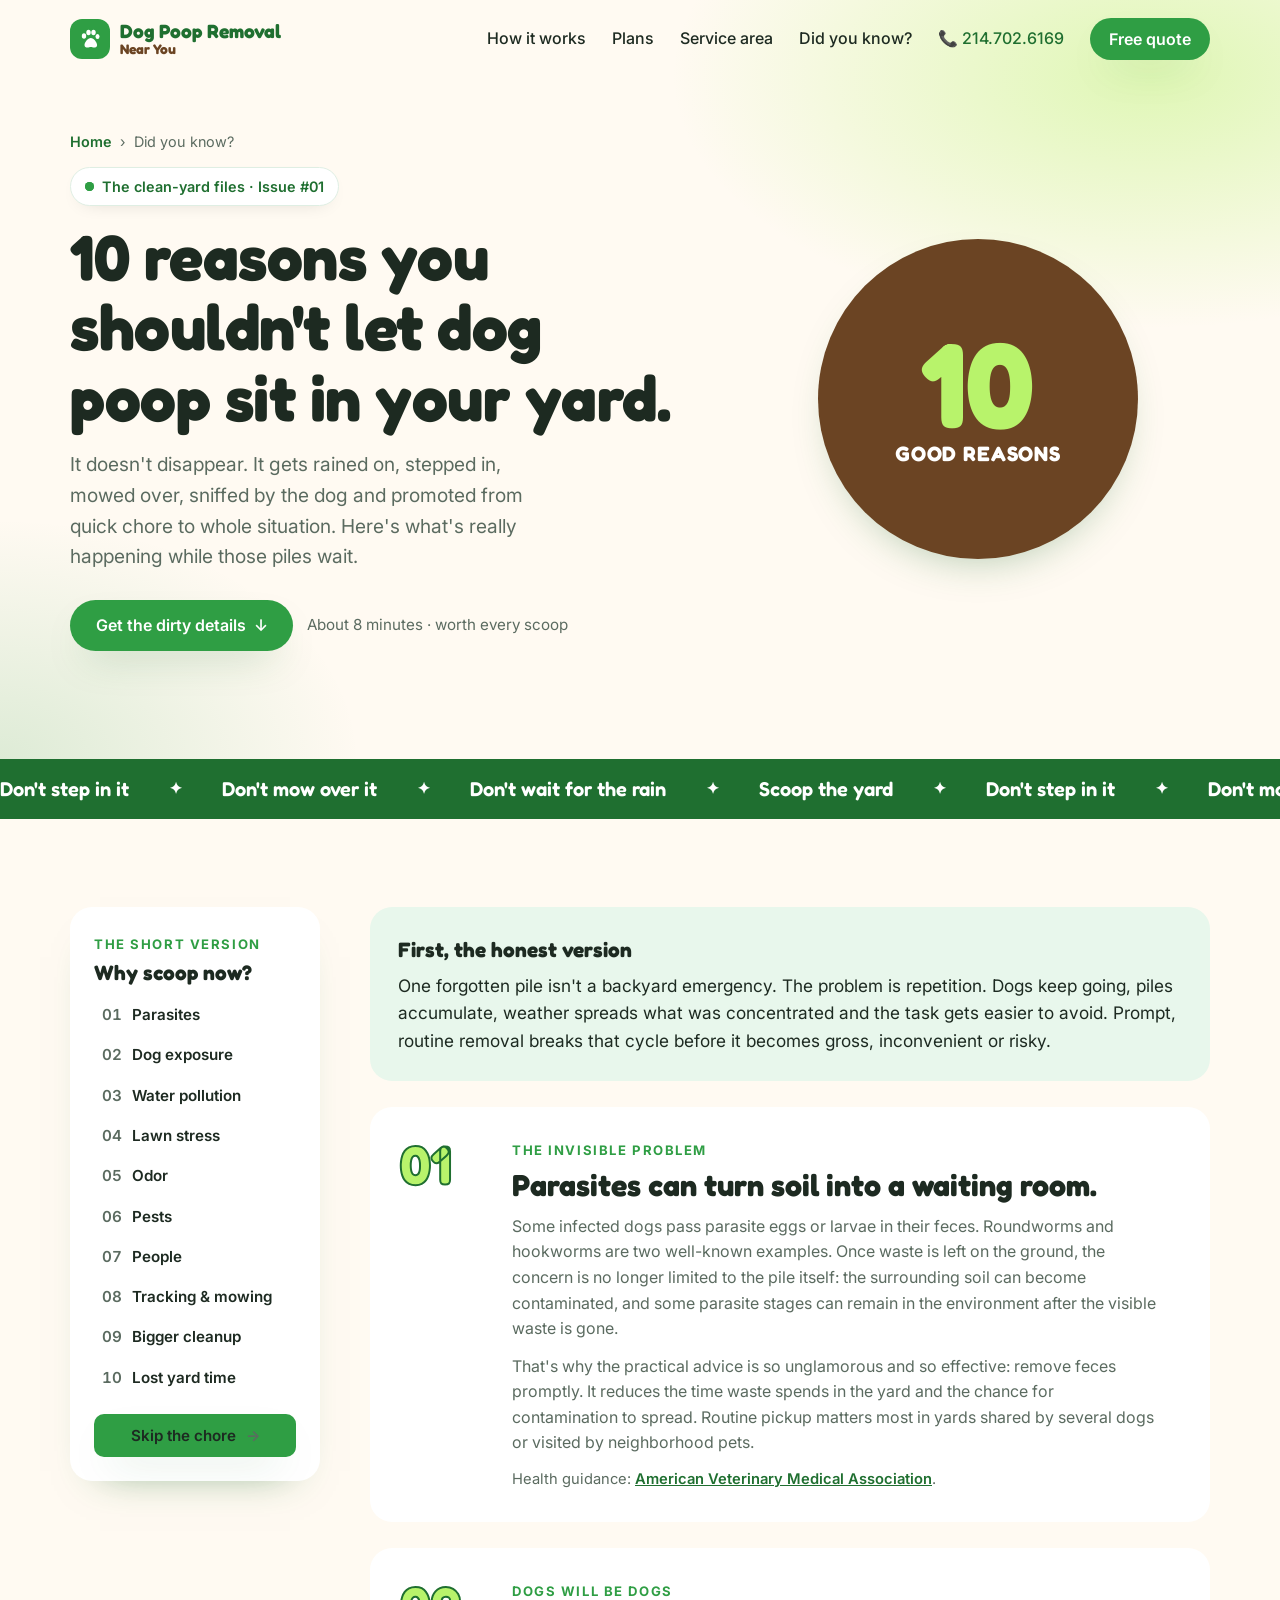
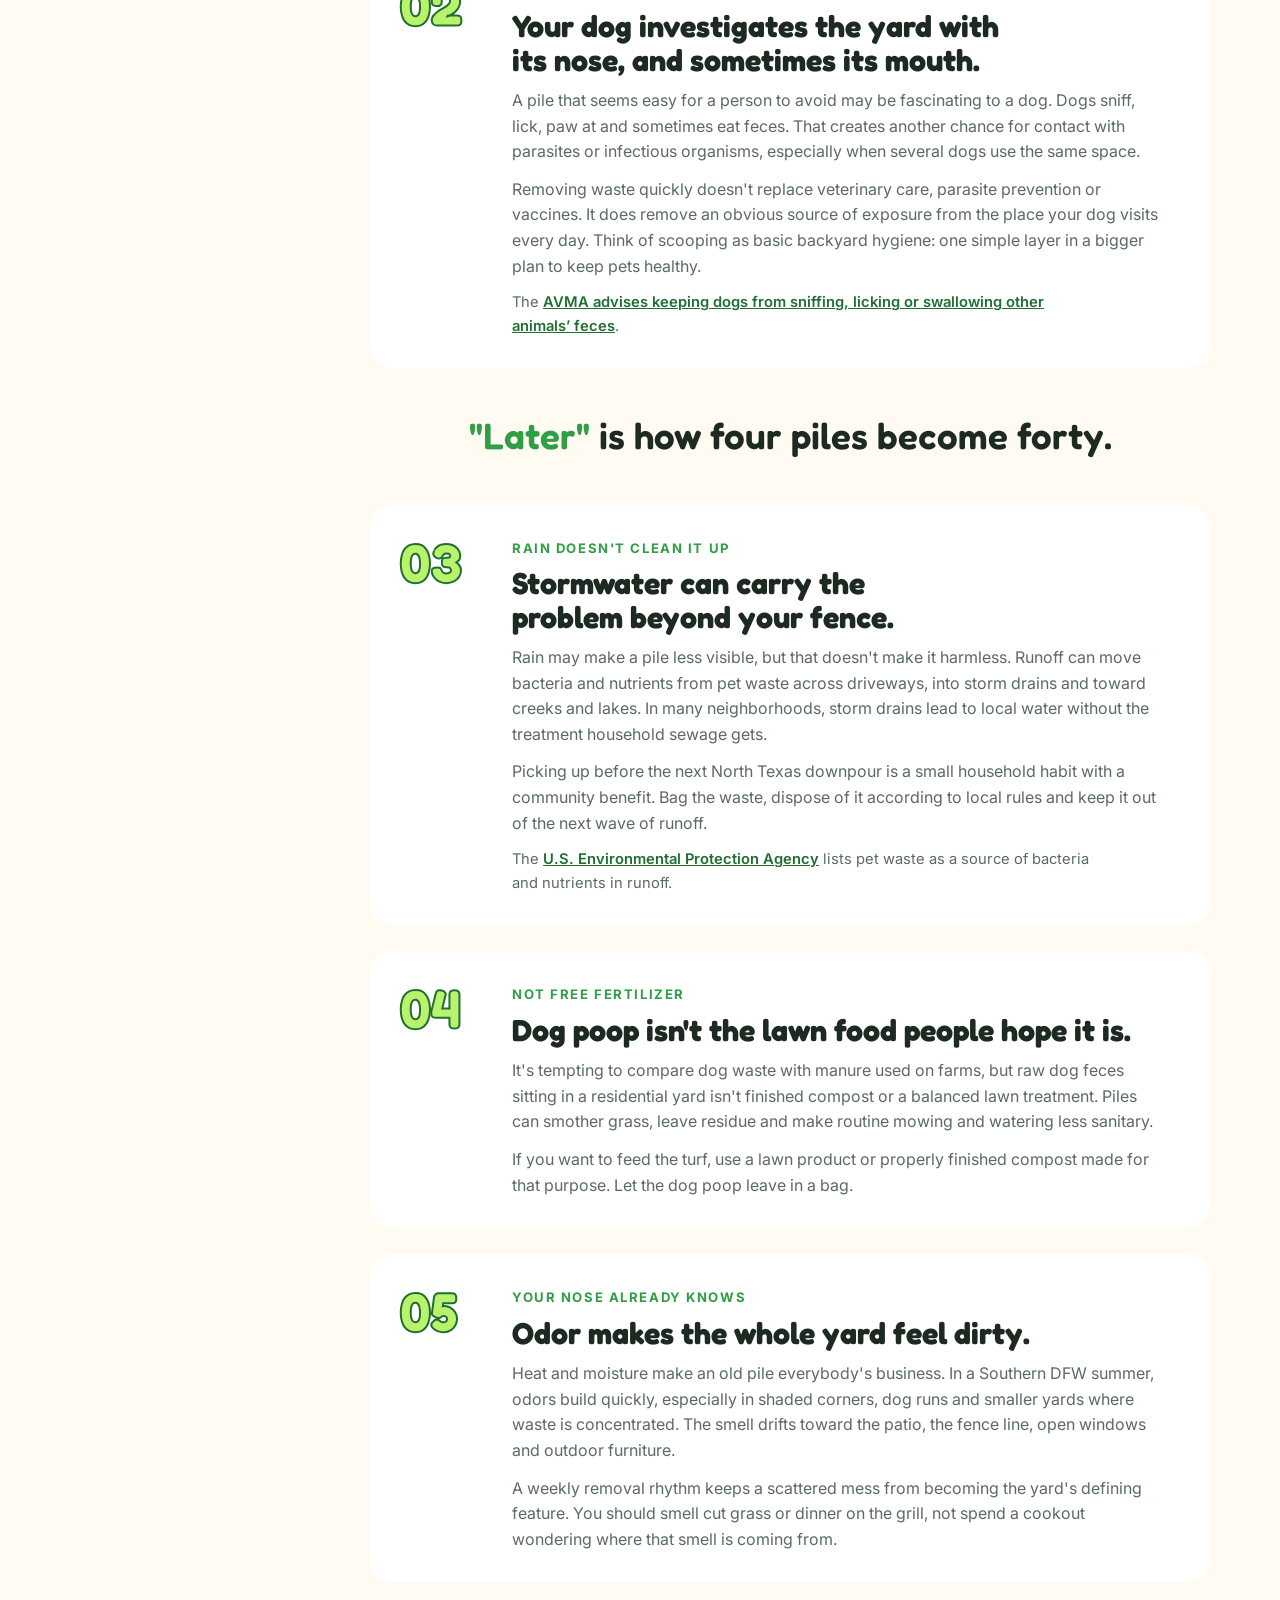
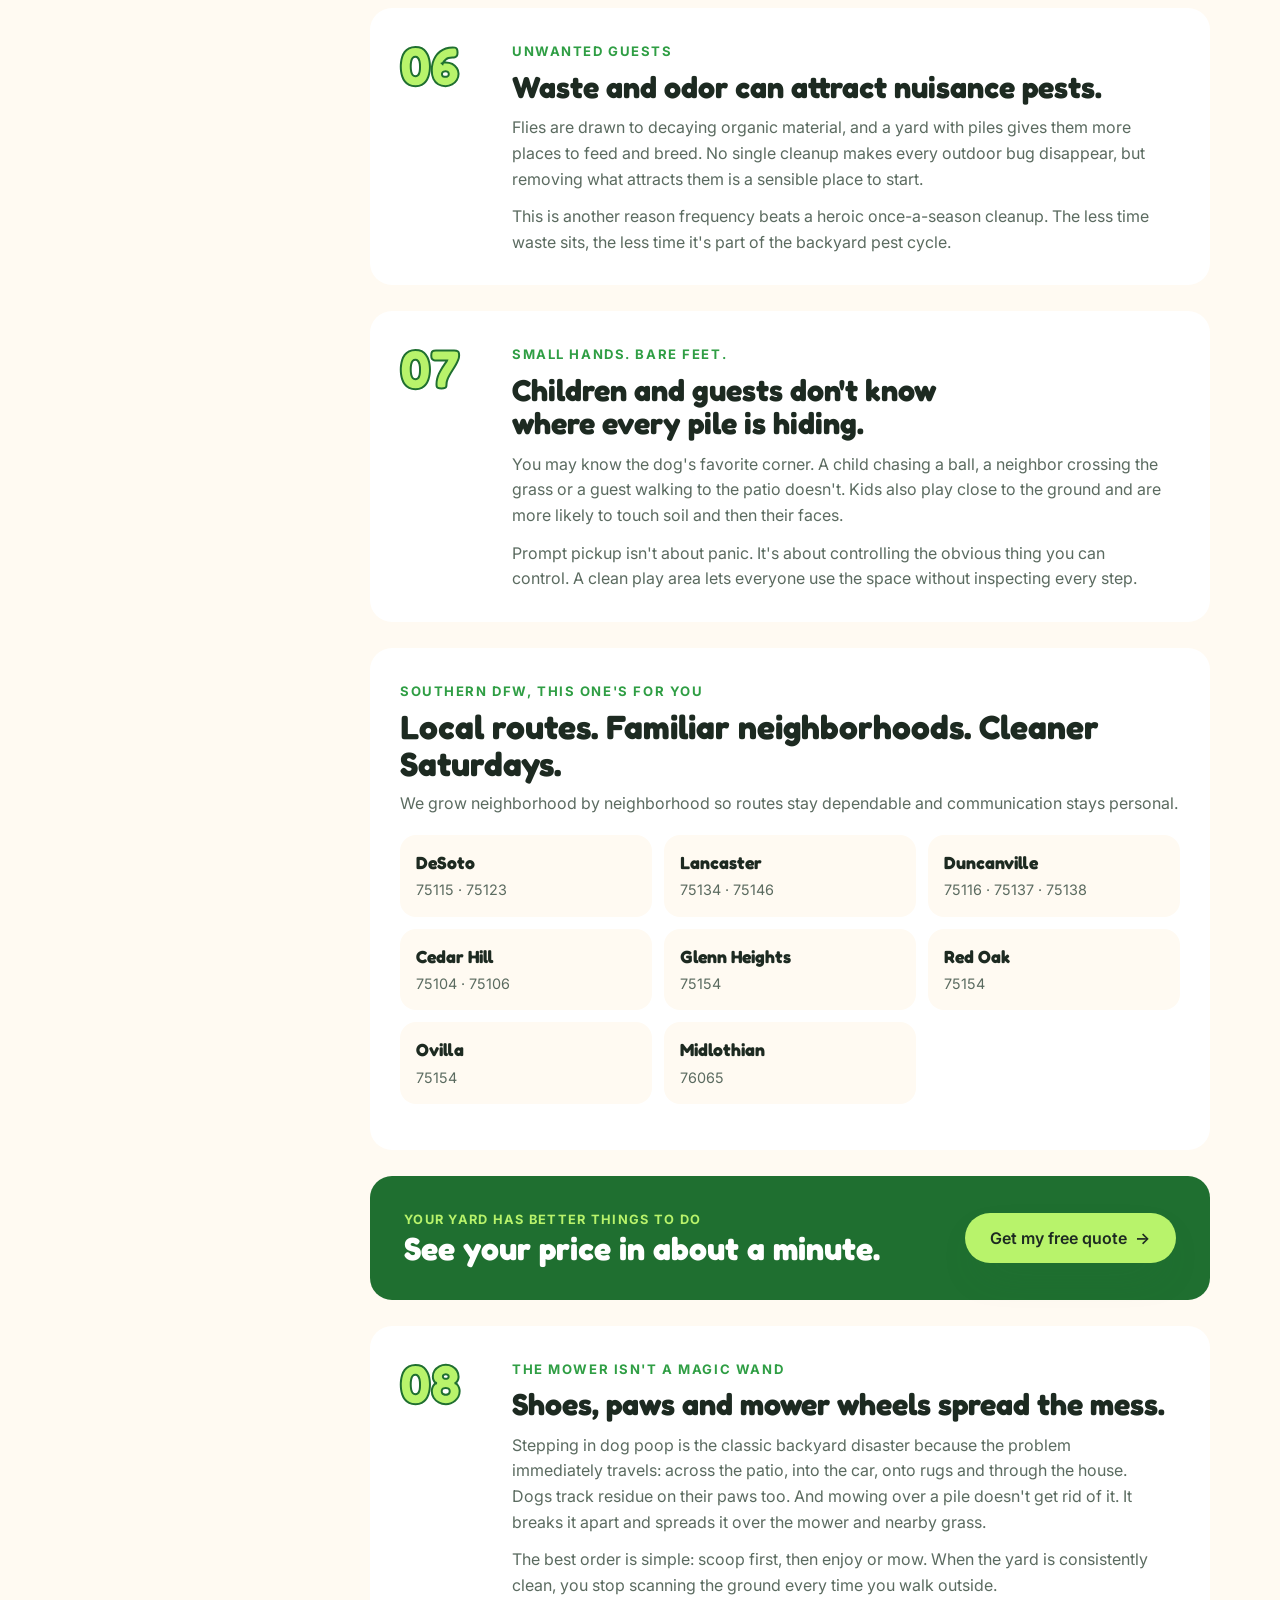
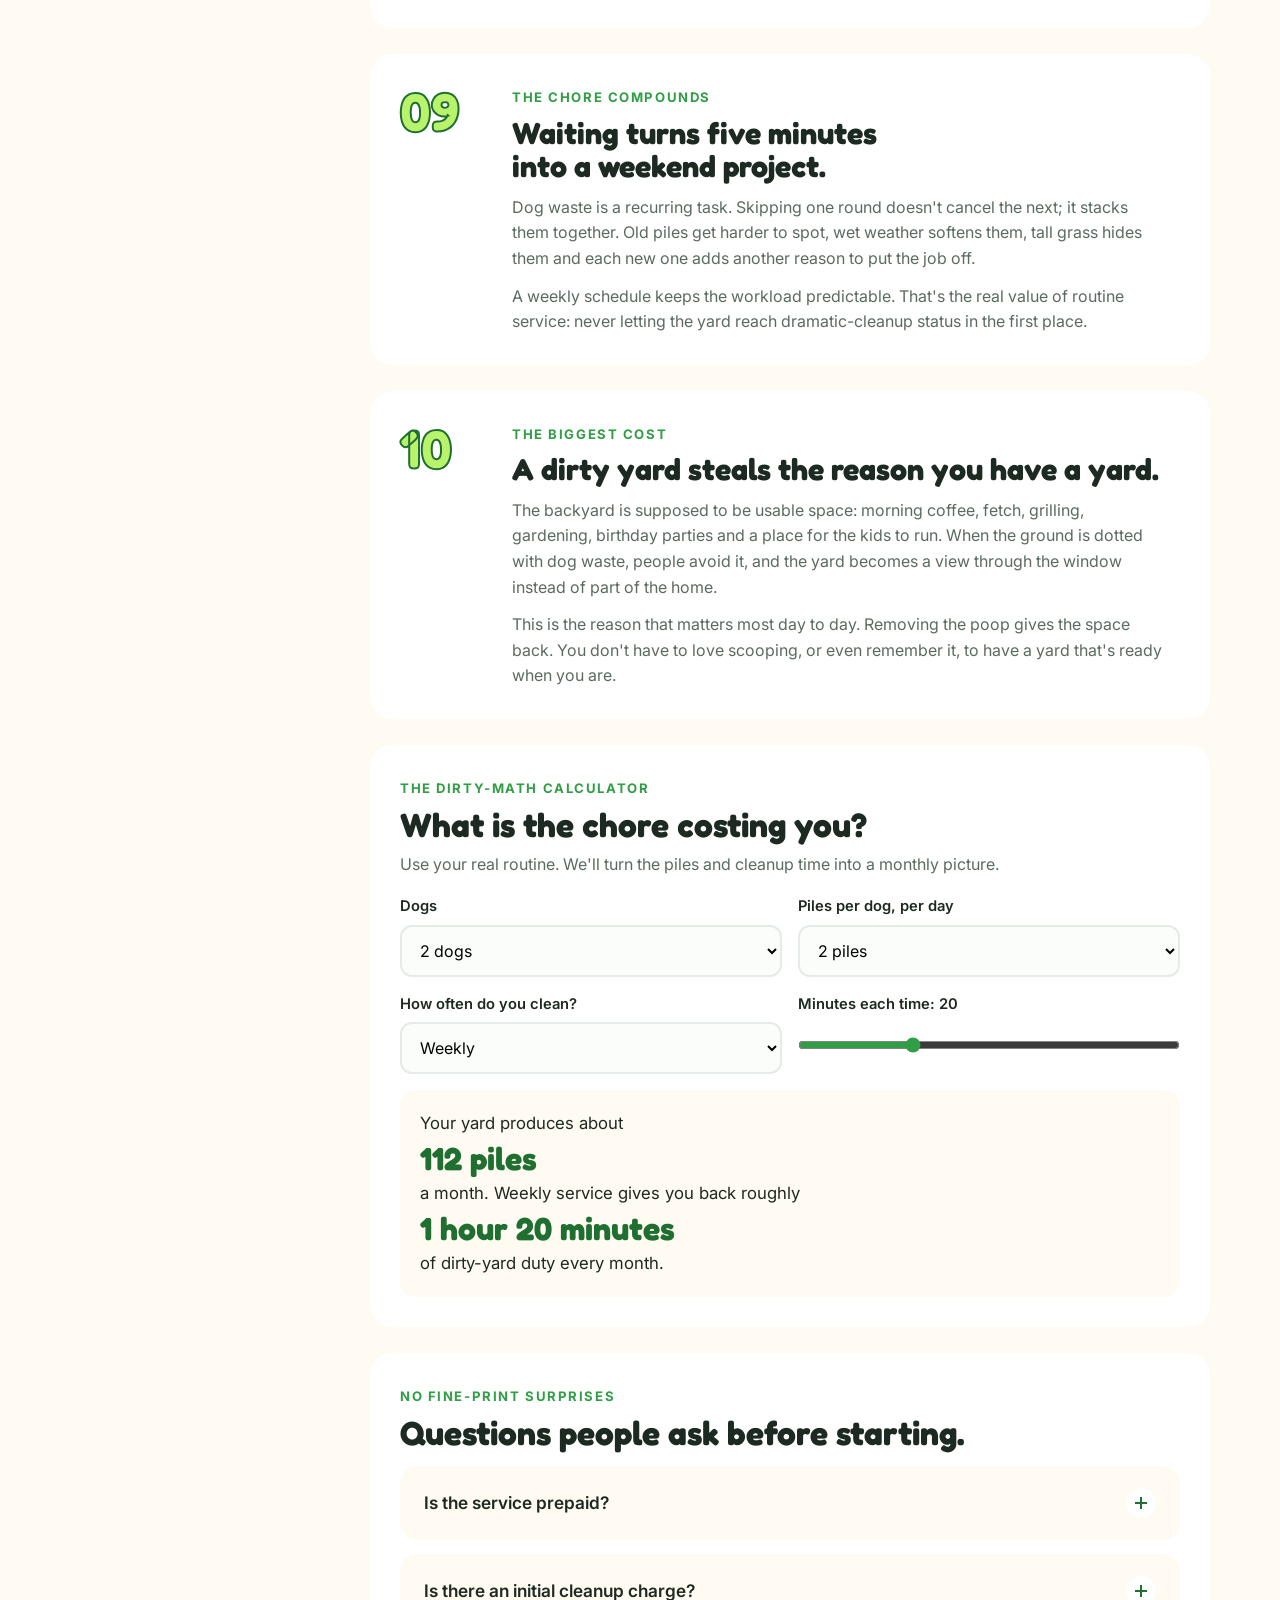
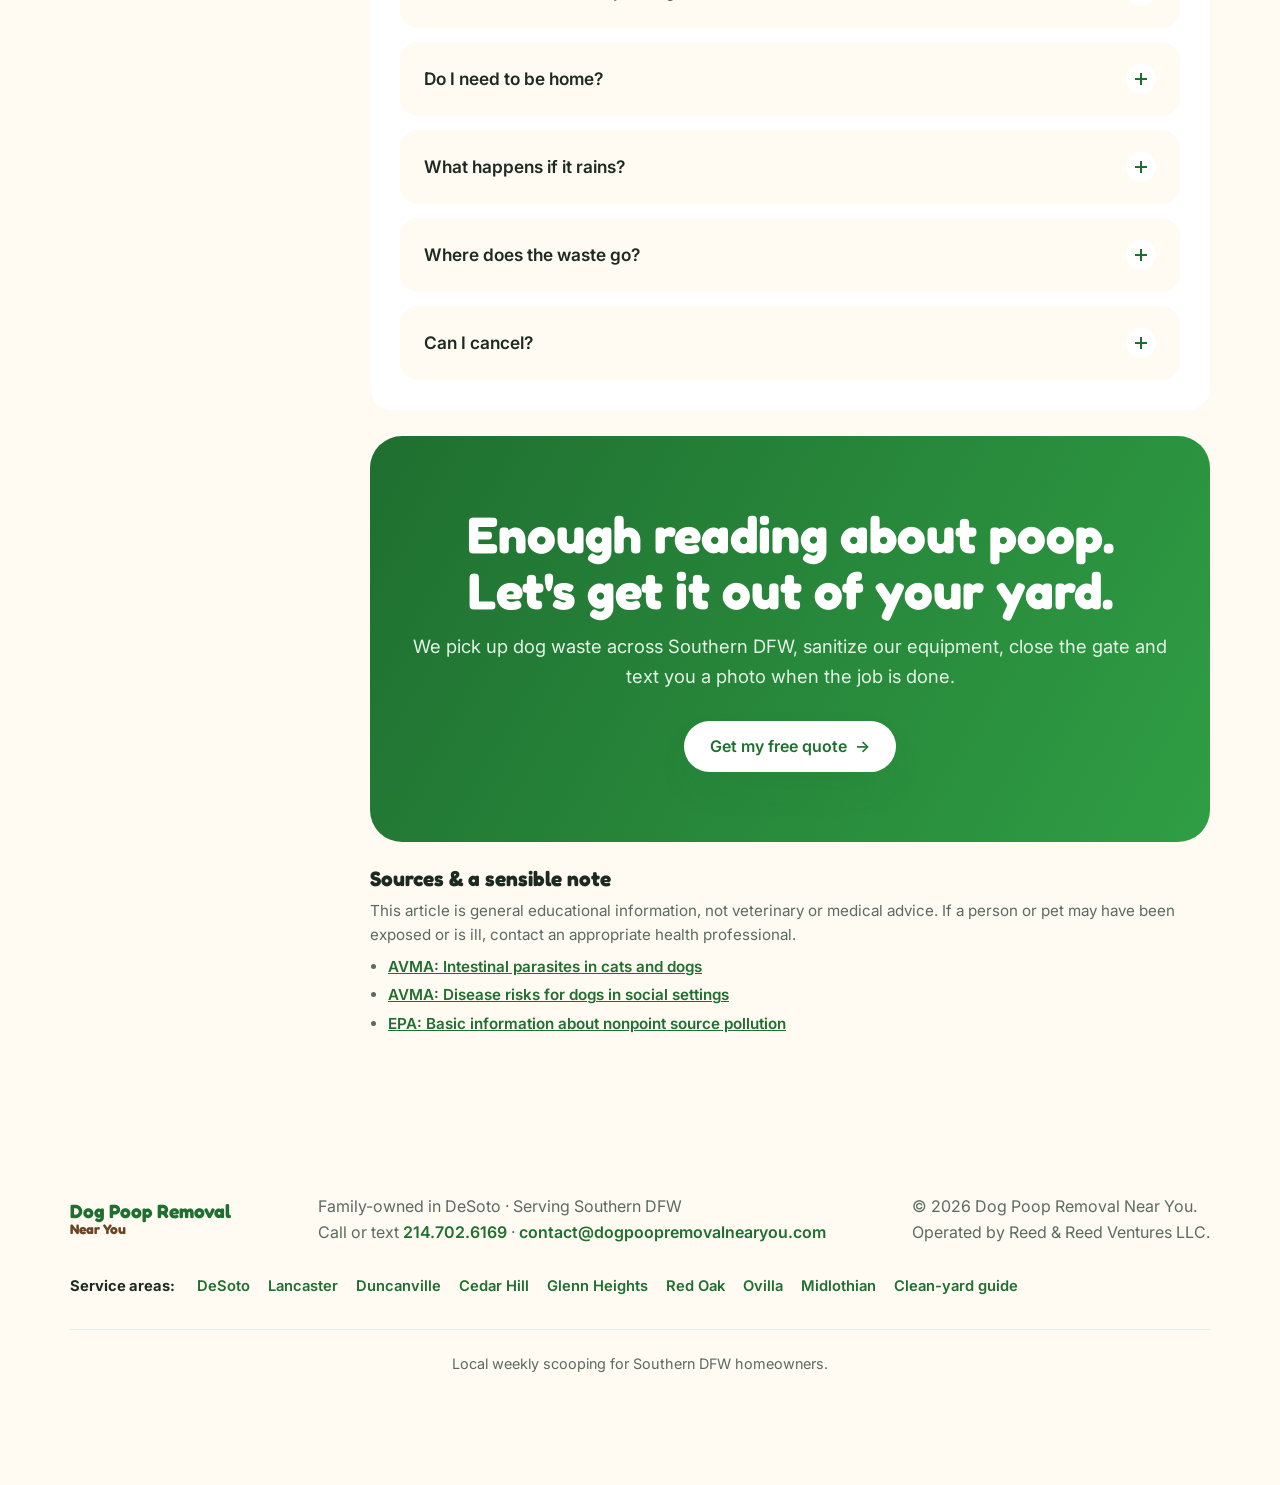
==== commit c5d1f049: "fix: hide mobile sticky over quote submit; remove Poop Savvy footer Keep sticky for mid-page scroll " ====
--- a/did-you-know/index.html
+++ b/did-you-know/index.html
@@ -172,7 +172,7 @@
       <p>Family-owned in DeSoto · Serving Southern DFW<br>Call or text <a href="tel:+12147026169">214.702.6169</a> · <a href="mailto:contact@dogpoopremovalnearyou.com">contact@dogpoopremovalnearyou.com</a></p>
       <p>© <span id="year">2026</span> Dog Poop Removal Near You.<br>Operated by Reed &amp; Reed Ventures LLC.</p>
       <p class="footer-links"><b>Service areas:</b> <a href="../dog-poop-removal-desoto-tx/">DeSoto</a> <a href="../dog-poop-removal-lancaster-tx/">Lancaster</a> <a href="../dog-poop-removal-duncanville-tx/">Duncanville</a> <a href="../dog-poop-removal-cedar-hill-tx/">Cedar Hill</a> <a href="../dog-poop-removal-glenn-heights-tx/">Glenn Heights</a> <a href="../dog-poop-removal-red-oak-tx/">Red Oak</a> <a href="../dog-poop-removal-ovilla-tx/">Ovilla</a> <a href="../dog-poop-removal-midlothian-tx/">Midlothian</a> <a href="../did-you-know/">Clean-yard guide</a></p>
-      <p class="family">Dog Poop Removal Near You is part of the <a href="https://poop-savvy.com" rel="noopener">Poop Savvy</a> family, run by the same local owners.</p>
+      <p class="family">Local weekly scooping for Southern DFW homeowners.</p>
     </div>
   </footer>
 
--- a/assets/brand.css
+++ b/assets/brand.css
@@ -80,8 +80,8 @@
 
 /* ---------- Hero ---------- */
 .hero {
-  min-height: 100svh; display: flex; align-items: center;
-  padding: 130px 0 120px;
+  display: flex; align-items: center;
+  padding: 108px 0 104px;
   background:
     radial-gradient(900px 500px at 85% 20%, rgba(184,243,107,.45), transparent 60%),
     radial-gradient(700px 500px at 0% 100%, rgba(47,158,68,.18), transparent 60%),
@@ -106,7 +106,7 @@
 .hero-checks { display: flex; flex-wrap: wrap; gap: 10px 22px; list-style: none; color: var(--muted); font-weight: 500; }
 .hero-checks li::before { content: "✓"; color: var(--green); font-weight: 700; margin-right: 6px; }
 
-.hero-art { position: relative; aspect-ratio: 1; max-width: 480px; justify-self: center; width: 100%; }
+.hero-art { position: relative; aspect-ratio: 1; max-width: 440px; justify-self: center; width: 100%; }
 .blob {
   position: absolute; inset: 6%;
   background: linear-gradient(145deg, var(--green), #7ed957);
@@ -152,7 +152,7 @@
 @keyframes marquee { to { transform: translateX(-50%); } }
 
 /* ---------- Section heads ---------- */
-.block { padding: 110px 0; }
+.block { padding: 88px 0; }
 .eyebrow { color: var(--green); font-weight: 700; letter-spacing: .12em; text-transform: uppercase; font-size: .82rem; }
 .head { text-align: center; max-width: 680px; margin: 0 auto 60px; }
 .head h2 { font-size: clamp(2rem, 4.4vw, 3.1rem); margin: 10px 0 14px; }
@@ -289,6 +289,11 @@
 .story p { color: var(--muted); font-size: 1.08rem; margin-bottom: 12px; }
 .story blockquote { margin-top: 20px; padding: 20px 24px; border-left: 5px solid var(--green); background: var(--green-soft); border-radius: 0 18px 18px 0; font-weight: 600; font-size: 1.08rem; }
 .story cite { display: block; margin-top: 8px; font-style: normal; font-weight: 500; color: var(--muted); font-size: .95rem; }
+.story-photo { position: relative; max-width: 330px; width: 100%; justify-self: center; margin: 0; }
+.story-photo img { width: 100%; height: auto; display: block; border-radius: 28px; box-shadow: var(--shadow); transform: rotate(-2deg); transition: transform .5s var(--ease); }
+.story-photo:hover img { transform: rotate(0deg) scale(1.02); }
+.story-photo .story-badge { position: absolute; left: -24px; bottom: -22px; width: 44%; max-width: 140px; border: 5px solid var(--cream); }
+.story-photo .story-badge span { font-size: clamp(.8rem, 1.3vw, .98rem); }
 .story-badge { aspect-ratio: 1; max-width: 300px; width: 100%; justify-self: center; border-radius: 50%; background: var(--brown); color: var(--white); display: grid; place-items: center; text-align: center; box-shadow: var(--shadow); animation: spinSlow 18s linear infinite; }
 .story-badge span { font-family: 'Fredoka'; font-size: clamp(1.6rem, 3.4vw, 2.3rem); font-weight: 700; line-height: 1.1; text-transform: uppercase; animation: spinSlow 18s linear infinite reverse; }
 @keyframes spinSlow { to { transform: rotate(360deg); } }
@@ -353,7 +358,8 @@
 /* ---------- Responsive ---------- */
 @media (max-width: 960px) {
   .hero .wrap, .estimator, .areas, .story { grid-template-columns: 1fr; }
-  .story-badge { max-width: 220px; }
+  .story-photo { max-width: 250px; }
+  .story-photo .story-badge { left: -8px; bottom: -18px; }
   .hero { text-align: center; padding-top: 120px; }
   .hero p.lead { margin-inline: auto; }
   .hero-cta, .hero-checks { justify-content: center; }
@@ -375,12 +381,14 @@
 @media (max-width: 760px) {
   .steps { grid-template-columns: 1fr; gap: 40px; }
   .steps-line { display: none; }
-  .block { padding: 80px 0; }
+  .block { padding: 64px 0; }
   .form-grid { grid-template-columns: 1fr; }
   .card { padding: 24px 18px; }
   .choices.four { grid-template-columns: repeat(2, 1fr); }
   .stats { grid-template-columns: 1fr; gap: 28px; }
   .sticky-cta { display: flex; }
+  #estimate { padding-bottom: calc(88px + env(safe-area-inset-bottom, 0px)); }
+  main { padding-bottom: calc(72px + env(safe-area-inset-bottom, 0px)); }
   .fc-1 { left: 0; } .fc-2 { right: 0; }
   .cta { padding: 56px 22px; }
   .hero { padding: 100px 0 110px; min-height: auto; }
